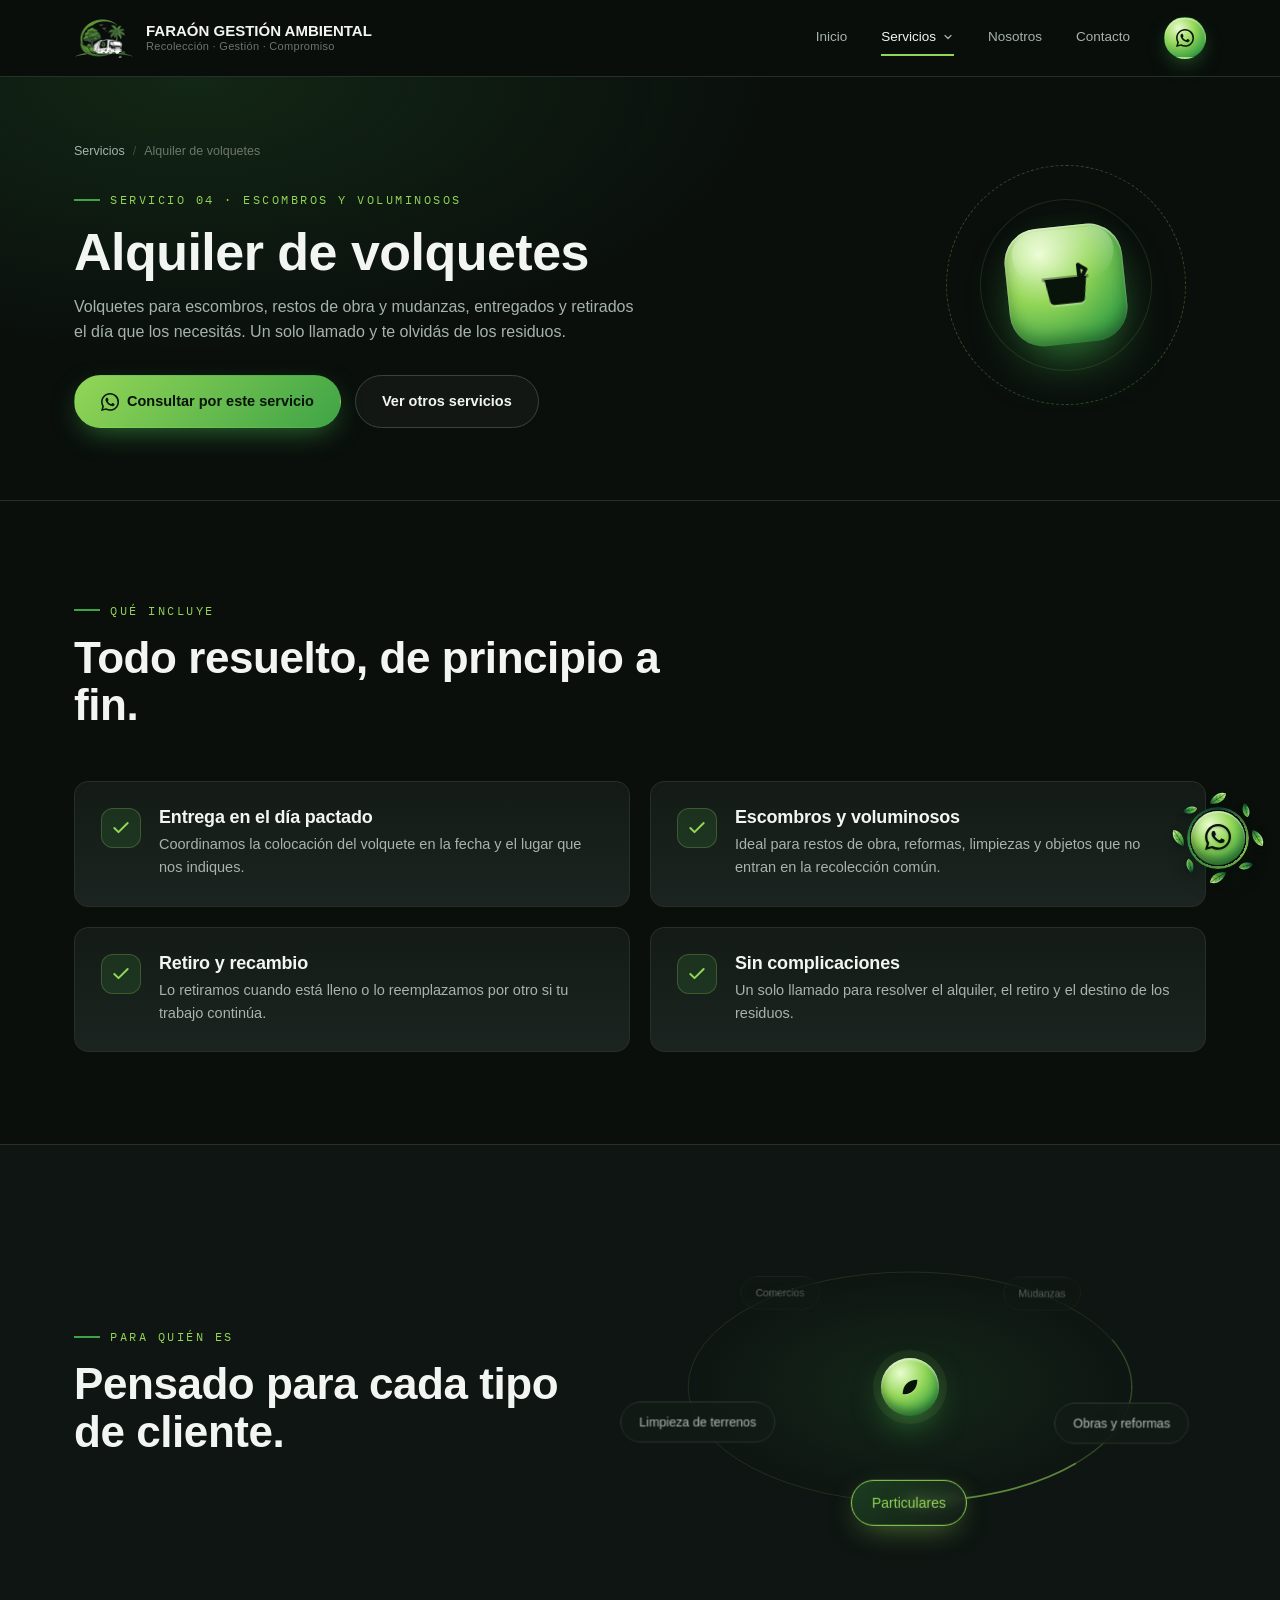
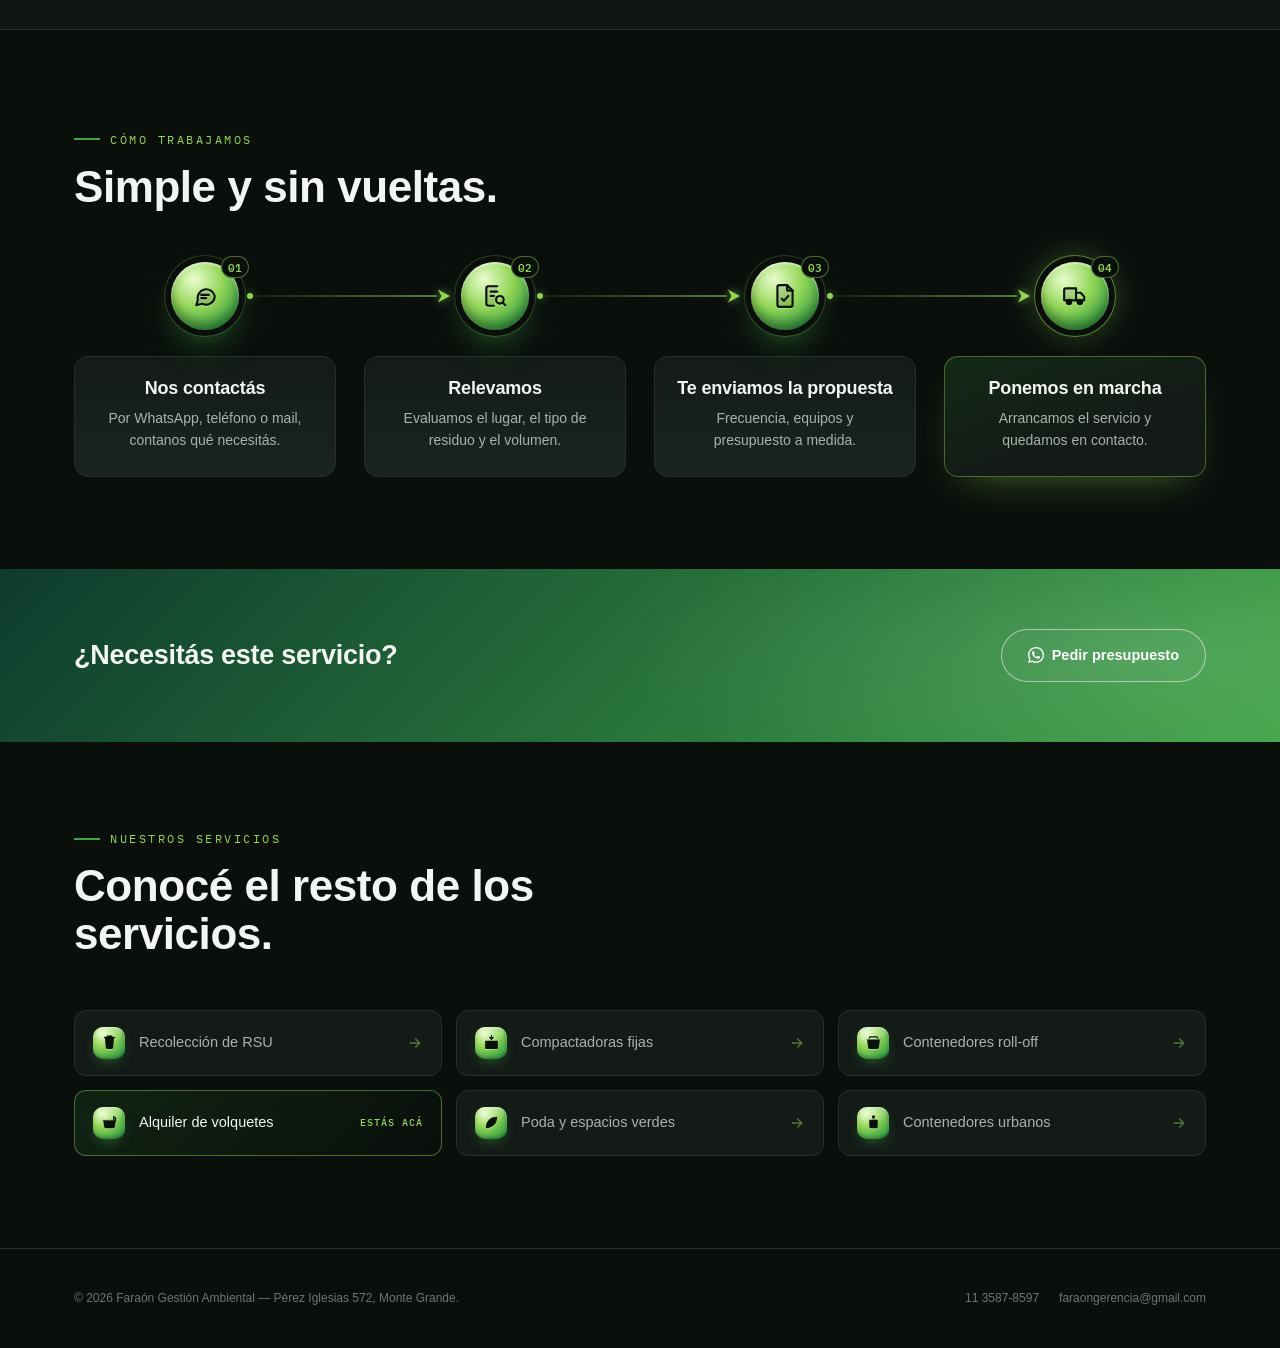
==== alquiler-volquetes.html @ 59bd4908 "Mejora la linea de tiempo de "Como trabajamos": los nodos quedan centrados sobre cada tarjeta (y el " ====
<!doctype html>
<html lang="es">
<head>
<meta charset="UTF-8" />
<meta name="viewport" content="width=device-width, initial-scale=1.0" />
<title>Alquiler de volquetes — Faraón Gestión Ambiental</title>
<meta name="description" content="Volquetes para escombros, restos de obra y mudanzas, entregados y retirados el día que los necesitás. Un solo llamado y te olvidás de los residuos." />
<link rel="icon" type="image/png" href="assets/logo-icon.png" />
<link rel="preconnect" href="https://fonts.googleapis.com" />
<link rel="preconnect" href="https://fonts.gstatic.com" crossorigin />
<link rel="stylesheet" href="https://api.fontshare.com/v2/css?f[]=clash-display@500,600,700&f[]=general-sans@400,500,600,700&display=swap" />
<link href="https://fonts.googleapis.com/css2?family=IBM+Plex+Mono:wght@500;600&display=swap" rel="stylesheet" />
<link rel="stylesheet" href="css/style.css?v=24" />
</head>
<body>

<header class="site-header">
  <div class="container">
    <a href="index.html" class="brand">
      <img src="assets/logo-icon.png" alt="Faraón Gestión Ambiental" />
      <span class="brand-text">FARAÓN GESTIÓN AMBIENTAL<small>Recolección · Gestión · Compromiso</small></span>
    </a>
    <nav class="main-nav">
      <a href="index.html">Inicio</a>
      <a href="servicios.html" class="active">Servicios</a>
      <a href="nosotros.html">Nosotros</a>
      <a href="contacto.html">Contacto</a>
      <a href="https://wa.me/5491135878597" class="btn btn-primary nav-whatsapp" target="_blank" rel="noopener" aria-label="WhatsApp"><svg width="18" height="18" viewBox="0 0 24 24" fill="currentColor"><path d="M17.472 14.382c-.297-.149-1.758-.867-2.03-.967-.273-.099-.471-.148-.67.15-.197.297-.767.966-.94 1.164-.173.199-.347.223-.644.075-.297-.15-1.255-.463-2.39-1.475-.883-.788-1.48-1.761-1.653-2.059-.173-.297-.018-.458.13-.606.134-.133.298-.347.446-.52.149-.174.198-.298.298-.497.099-.198.05-.371-.025-.52-.075-.149-.669-1.612-.916-2.207-.242-.579-.487-.5-.669-.51-.173-.008-.371-.01-.57-.01-.198 0-.52.074-.792.372-.272.297-1.04 1.016-1.04 2.479 0 1.462 1.065 2.875 1.213 3.074.149.198 2.096 3.2 5.077 4.487.709.306 1.262.489 1.694.625.712.227 1.36.195 1.871.118.571-.085 1.758-.719 2.006-1.413.248-.694.248-1.289.173-1.413-.074-.124-.272-.198-.57-.347m-5.421 7.403h-.004a9.87 9.87 0 0 1-5.031-1.378l-.361-.214-3.741.982.998-3.648-.235-.374a9.86 9.86 0 0 1-1.51-5.26c.001-5.45 4.436-9.884 9.888-9.884 2.64 0 5.122 1.03 6.988 2.898a9.825 9.825 0 0 1 2.893 6.994c-.003 5.45-4.437 9.884-9.885 9.884M20.52 3.449C18.24 1.245 15.24 0 12.045 0 5.463 0 .102 5.36.1 11.943c0 2.105.549 4.16 1.595 5.976L0 24l6.335-1.652c1.746.943 3.706 1.444 5.71 1.444h.005c6.585 0 11.946-5.36 11.949-11.944 0-3.19-1.24-6.19-3.502-8.4"/></svg></a>
    </nav>
    <button class="nav-toggle" aria-label="Abrir menú">
      <svg width="20" height="20" viewBox="0 0 24 24" fill="none" stroke="currentColor" stroke-width="1.8" stroke-linecap="round"><line x1="3" y1="6" x2="21" y2="6"/><line x1="3" y1="12" x2="21" y2="12"/><line x1="3" y1="18" x2="21" y2="18"/></svg>
    </button>
  </div>
</header>

<section class="page-hero svc-hero">
  <div class="container svc-hero-grid">
    <div>
      <nav class="breadcrumb" aria-label="Ubicación"><a href="servicios.html">Servicios</a><span>/</span>Alquiler de volquetes</nav>
      <div class="eyebrow">Servicio 04 · Escombros y voluminosos</div>
      <h1>Alquiler de volquetes</h1>
      <p>Volquetes para escombros, restos de obra y mudanzas, entregados y retirados el día que los necesitás. Un solo llamado y te olvidás de los residuos.</p>
      <div class="hero-actions">
        <a href="https://wa.me/5491135878597?text=Hola%21%20Quiero%20consultar%20por%20el%20servicio%20de%20alquiler%20de%20volquetes." class="btn btn-primary" target="_blank" rel="noopener"><svg width="18" height="18" viewBox="0 0 24 24" fill="currentColor"><path d="M17.472 14.382c-.297-.149-1.758-.867-2.03-.967-.273-.099-.471-.148-.67.15-.197.297-.767.966-.94 1.164-.173.199-.347.223-.644.075-.297-.15-1.255-.463-2.39-1.475-.883-.788-1.48-1.761-1.653-2.059-.173-.297-.018-.458.13-.606.134-.133.298-.347.446-.52.149-.174.198-.298.298-.497.099-.198.05-.371-.025-.52-.075-.149-.669-1.612-.916-2.207-.242-.579-.487-.5-.669-.51-.173-.008-.371-.01-.57-.01-.198 0-.52.074-.792.372-.272.297-1.04 1.016-1.04 2.479 0 1.462 1.065 2.875 1.213 3.074.149.198 2.096 3.2 5.077 4.487.709.306 1.262.489 1.694.625.712.227 1.36.195 1.871.118.571-.085 1.758-.719 2.006-1.413.248-.694.248-1.289.173-1.413-.074-.124-.272-.198-.57-.347m-5.421 7.403h-.004a9.87 9.87 0 0 1-5.031-1.378l-.361-.214-3.741.982.998-3.648-.235-.374a9.86 9.86 0 0 1-1.51-5.26c.001-5.45 4.436-9.884 9.888-9.884 2.64 0 5.122 1.03 6.988 2.898a9.825 9.825 0 0 1 2.893 6.994c-.003 5.45-4.437 9.884-9.885 9.884M20.52 3.449C18.24 1.245 15.24 0 12.045 0 5.463 0 .102 5.36.1 11.943c0 2.105.549 4.16 1.595 5.976L0 24l6.335-1.652c1.746.943 3.706 1.444 5.71 1.444h.005c6.585 0 11.946-5.36 11.949-11.944 0-3.19-1.24-6.19-3.502-8.4"/></svg> Consultar por este servicio</a>
        <a href="#otros-servicios" class="btn btn-ghost">Ver otros servicios</a>
      </div>
    </div>
    <div class="svc-hero-art" aria-hidden="true">
      <span class="svc-hero-ring"></span><span class="svc-hero-ring r2"></span>
      <span class="svc-hero-badge"><svg width="56" height="56" viewBox="0 0 24 24" fill="currentColor"><path d="M3 9h18l-1.5 9.4A2 2 0 0 1 17.5 20h-11a2 2 0 0 1-2-1.6L3 9Z"/><path d="M2 9h20" stroke="rgba(8,19,10,.4)" stroke-width="1.6"/><path d="M18 4l3 2.2-1.6 2.4" fill="none" stroke="currentColor" stroke-width="1.7" stroke-linecap="round" stroke-linejoin="round"/><path d="M18 4v4.4" stroke="currentColor" stroke-width="1.7" stroke-linecap="round"/></svg></span>
    </div>
  </div>
</section>

<section>
  <div class="container">
    <div class="section-head reveal">
      <div class="eyebrow">Qué incluye</div>
      <h2>Todo resuelto, de principio a fin.</h2>
    </div>
    <div class="svc-features">
        <div class="svc-feature reveal"><span class="svc-feature-check"><svg width="20" height="20" viewBox="0 0 24 24" fill="none" stroke="currentColor" stroke-width="2.4" stroke-linecap="round" stroke-linejoin="round"><polyline points="20 6 9 17 4 12"/></svg></span><div><h3>Entrega en el día pactado</h3><p>Coordinamos la colocación del volquete en la fecha y el lugar que nos indiques.</p></div></div>
        <div class="svc-feature reveal"><span class="svc-feature-check"><svg width="20" height="20" viewBox="0 0 24 24" fill="none" stroke="currentColor" stroke-width="2.4" stroke-linecap="round" stroke-linejoin="round"><polyline points="20 6 9 17 4 12"/></svg></span><div><h3>Escombros y voluminosos</h3><p>Ideal para restos de obra, reformas, limpiezas y objetos que no entran en la recolección común.</p></div></div>
        <div class="svc-feature reveal"><span class="svc-feature-check"><svg width="20" height="20" viewBox="0 0 24 24" fill="none" stroke="currentColor" stroke-width="2.4" stroke-linecap="round" stroke-linejoin="round"><polyline points="20 6 9 17 4 12"/></svg></span><div><h3>Retiro y recambio</h3><p>Lo retiramos cuando está lleno o lo reemplazamos por otro si tu trabajo continúa.</p></div></div>
        <div class="svc-feature reveal"><span class="svc-feature-check"><svg width="20" height="20" viewBox="0 0 24 24" fill="none" stroke="currentColor" stroke-width="2.4" stroke-linecap="round" stroke-linejoin="round"><polyline points="20 6 9 17 4 12"/></svg></span><div><h3>Sin complicaciones</h3><p>Un solo llamado para resolver el alquiler, el retiro y el destino de los residuos.</p></div></div>
    </div>
  </div>
</section>

<section class="alt">
  <div class="container svc-audience reveal">
    <div>
      <div class="eyebrow">Para quién es</div>
      <h2>Pensado para cada tipo de cliente.</h2>
    </div>
    <div class="svc-tags"><span class="svc-tag">Particulares</span><span class="svc-tag">Obras y reformas</span><span class="svc-tag">Mudanzas</span><span class="svc-tag">Comercios</span><span class="svc-tag">Limpieza de terrenos</span></div>
  </div>
</section>

<section>
  <div class="container">
    <div class="section-head reveal">
      <div class="eyebrow">Cómo trabajamos</div>
      <h2>Simple y sin vueltas.</h2>
    </div>
    <div class="svc-steps">
        <div class="svc-step reveal"><span class="step-link" aria-hidden="true"><span class="step-flow"></span><svg class="step-arrow" width="14" height="16" viewBox="0 0 14 16"><path d="M1 1.5 13 8 1 14.5 4.4 8Z"/></svg></span><div class="step-node"><span class="step-icon"><svg width="26" height="26" viewBox="0 0 24 24" fill="none" stroke="currentColor" stroke-width="2" stroke-linecap="round" stroke-linejoin="round"><path d="M21 12a8 8 0 0 1-11.6 7.1L4 20.5l1.4-4.9A8 8 0 1 1 21 12Z" fill="rgba(8,19,10,.12)"/><path d="M8.5 11h7M8.5 14h4.5"/></svg></span><span class="step-num">01</span></div><div class="step-body"><h3>Nos contactás</h3><p>Por WhatsApp, teléfono o mail, contanos qué necesitás.</p></div></div>
        <div class="svc-step reveal"><span class="step-link" aria-hidden="true"><span class="step-flow"></span><svg class="step-arrow" width="14" height="16" viewBox="0 0 14 16"><path d="M1 1.5 13 8 1 14.5 4.4 8Z"/></svg></span><div class="step-node"><span class="step-icon"><svg width="26" height="26" viewBox="0 0 24 24" fill="none" stroke="currentColor" stroke-width="2" stroke-linecap="round" stroke-linejoin="round"><path d="M14 3H6a2 2 0 0 0-2 2v14a2 2 0 0 0 2 2h5" fill="rgba(8,19,10,.12)"/><path d="M8 8h6M8 12h3"/><circle cx="16.5" cy="15.5" r="3.5"/><path d="m19 18 2.5 2.5"/></svg></span><span class="step-num">02</span></div><div class="step-body"><h3>Relevamos</h3><p>Evaluamos el lugar, el tipo de residuo y el volumen.</p></div></div>
        <div class="svc-step reveal"><span class="step-link" aria-hidden="true"><span class="step-flow"></span><svg class="step-arrow" width="14" height="16" viewBox="0 0 14 16"><path d="M1 1.5 13 8 1 14.5 4.4 8Z"/></svg></span><div class="step-node"><span class="step-icon"><svg width="26" height="26" viewBox="0 0 24 24" fill="none" stroke="currentColor" stroke-width="2" stroke-linecap="round" stroke-linejoin="round"><path d="M14 2H7a2 2 0 0 0-2 2v16a2 2 0 0 0 2 2h10a2 2 0 0 0 2-2V7Z" fill="rgba(8,19,10,.12)"/><path d="M14 2v5h5"/><path d="m9 14.5 2 2 4-4.5"/></svg></span><span class="step-num">03</span></div><div class="step-body"><h3>Te enviamos la propuesta</h3><p>Frecuencia, equipos y presupuesto a medida.</p></div></div>
        <div class="svc-step reveal is-final"><div class="step-node"><span class="step-icon"><svg width="26" height="26" viewBox="0 0 24 24" fill="none" stroke="currentColor" stroke-width="2" stroke-linecap="round" stroke-linejoin="round"><path d="M2 6.5A1.5 1.5 0 0 1 3.5 5H13v11H2Z" fill="rgba(8,19,10,.12)"/><path d="M13 9h4.2l3.3 3.6V16H13"/><circle cx="6.5" cy="17.5" r="2" fill="currentColor"/><circle cx="16.5" cy="17.5" r="2" fill="currentColor"/></svg></span><span class="step-num">04</span></div><div class="step-body"><h3>Ponemos en marcha</h3><p>Arrancamos el servicio y quedamos en contacto.</p></div></div>
    </div>
  </div>
</section>

<section class="cta-strip">
  <div class="container reveal">
    <h2>¿Necesitás este servicio?</h2>
    <a href="https://wa.me/5491135878597?text=Hola%21%20Quiero%20consultar%20por%20el%20servicio%20de%20alquiler%20de%20volquetes." class="btn btn-ghost" target="_blank" rel="noopener"><svg width="16" height="16" viewBox="0 0 24 24" fill="currentColor"><path d="M17.472 14.382c-.297-.149-1.758-.867-2.03-.967-.273-.099-.471-.148-.67.15-.197.297-.767.966-.94 1.164-.173.199-.347.223-.644.075-.297-.15-1.255-.463-2.39-1.475-.883-.788-1.48-1.761-1.653-2.059-.173-.297-.018-.458.13-.606.134-.133.298-.347.446-.52.149-.174.198-.298.298-.497.099-.198.05-.371-.025-.52-.075-.149-.669-1.612-.916-2.207-.242-.579-.487-.5-.669-.51-.173-.008-.371-.01-.57-.01-.198 0-.52.074-.792.372-.272.297-1.04 1.016-1.04 2.479 0 1.462 1.065 2.875 1.213 3.074.149.198 2.096 3.2 5.077 4.487.709.306 1.262.489 1.694.625.712.227 1.36.195 1.871.118.571-.085 1.758-.719 2.006-1.413.248-.694.248-1.289.173-1.413-.074-.124-.272-.198-.57-.347m-5.421 7.403h-.004a9.87 9.87 0 0 1-5.031-1.378l-.361-.214-3.741.982.998-3.648-.235-.374a9.86 9.86 0 0 1-1.51-5.26c.001-5.45 4.436-9.884 9.888-9.884 2.64 0 5.122 1.03 6.988 2.898a9.825 9.825 0 0 1 2.893 6.994c-.003 5.45-4.437 9.884-9.885 9.884M20.52 3.449C18.24 1.245 15.24 0 12.045 0 5.463 0 .102 5.36.1 11.943c0 2.105.549 4.16 1.595 5.976L0 24l6.335-1.652c1.746.943 3.706 1.444 5.71 1.444h.005c6.585 0 11.946-5.36 11.949-11.944 0-3.19-1.24-6.19-3.502-8.4"/></svg> Pedir presupuesto</a>
  </div>
</section>

<section id="otros-servicios" class="svc-others">
  <div class="container">
    <div class="section-head reveal">
      <div class="eyebrow">Nuestros servicios</div>
      <h2>Conocé el resto de los servicios.</h2>
    </div>
    <div class="svc-tiles reveal">
        <a href="recoleccion-rsu.html" class="svc-tile"><span class="dd-icon"><svg width="17" height="17" viewBox="0 0 24 24" fill="currentColor"><path d="M9 2h6a1 1 0 0 1 1 1v1h3a1 1 0 1 1 0 2h-.6l-1.1 13.2A2 2 0 0 1 15.3 21H8.7a2 2 0 0 1-2-1.8L5.6 6H5a1 1 0 1 1 0-2h3V3a1 1 0 0 1 1-1Z"/><path d="M9 9v9M12 9v9M15 9v9" stroke="rgba(8,19,10,.35)" stroke-width="1.4" stroke-linecap="round"/></svg></span><span class="svc-tile-title">Recolección de RSU</span><span class="svc-tile-arrow"><svg width="16" height="16" viewBox="0 0 24 24" fill="none" stroke="currentColor" stroke-width="2" stroke-linecap="round" stroke-linejoin="round"><line x1="5" y1="12" x2="19" y2="12"/><polyline points="13 6 19 12 13 18"/></svg></span></a>
        <a href="compactadoras-fijas.html" class="svc-tile"><span class="dd-icon"><svg width="17" height="17" viewBox="0 0 24 24" fill="currentColor"><path d="M4 9.5h16a1 1 0 0 1 1 1V20a1 1 0 0 1-1 1H4a1 1 0 0 1-1-1v-9.5a1 1 0 0 1 1-1Z"/><rect x="5.5" y="11.5" width="13" height="2.4" rx=".7" fill="rgba(8,19,10,.45)"/><path d="M7 17.2h10M7 19h10" stroke="rgba(8,19,10,.3)" stroke-width="1.2" stroke-linecap="round"/><path d="M12 2v5.2M9.4 4.8 12 7.4l2.6-2.6" fill="none" stroke="currentColor" stroke-width="1.8" stroke-linecap="round" stroke-linejoin="round"/></svg></span><span class="svc-tile-title">Compactadoras fijas</span><span class="svc-tile-arrow"><svg width="16" height="16" viewBox="0 0 24 24" fill="none" stroke="currentColor" stroke-width="2" stroke-linecap="round" stroke-linejoin="round"><line x1="5" y1="12" x2="19" y2="12"/><polyline points="13 6 19 12 13 18"/></svg></span></a>
        <a href="contenedores-roll-off.html" class="svc-tile"><span class="dd-icon"><svg width="17" height="17" viewBox="0 0 24 24" fill="currentColor"><path d="M3 8h18l-1.4 11.2A2 2 0 0 1 17.6 21H6.4a2 2 0 0 1-2-1.8L3 8Z"/><path d="M2 8h20" stroke="rgba(8,19,10,.4)" stroke-width="1.6"/><path d="M6 6l1-2h10l1 2" fill="none" stroke="currentColor" stroke-width="1.6" stroke-linecap="round" stroke-linejoin="round"/></svg></span><span class="svc-tile-title">Contenedores roll-off</span><span class="svc-tile-arrow"><svg width="16" height="16" viewBox="0 0 24 24" fill="none" stroke="currentColor" stroke-width="2" stroke-linecap="round" stroke-linejoin="round"><line x1="5" y1="12" x2="19" y2="12"/><polyline points="13 6 19 12 13 18"/></svg></span></a>
        <span class="svc-tile current" aria-current="page"><span class="dd-icon"><svg width="17" height="17" viewBox="0 0 24 24" fill="currentColor"><path d="M3 9h18l-1.5 9.4A2 2 0 0 1 17.5 20h-11a2 2 0 0 1-2-1.6L3 9Z"/><path d="M2 9h20" stroke="rgba(8,19,10,.4)" stroke-width="1.6"/><path d="M18 4l3 2.2-1.6 2.4" fill="none" stroke="currentColor" stroke-width="1.7" stroke-linecap="round" stroke-linejoin="round"/><path d="M18 4v4.4" stroke="currentColor" stroke-width="1.7" stroke-linecap="round"/></svg></span><span class="svc-tile-title">Alquiler de volquetes</span><span class="svc-tile-here">Estás acá</span></span>
        <a href="poda-espacios-verdes.html" class="svc-tile"><span class="dd-icon"><svg width="17" height="17" viewBox="0 0 24 24" fill="currentColor"><path d="M20 4C10 4 4 10 4 20c10 0 16-6 16-16Z"/><path d="M7 17 17 7" stroke="rgba(8,19,10,.35)" stroke-width="1.4" stroke-linecap="round" fill="none"/></svg></span><span class="svc-tile-title">Poda y espacios verdes</span><span class="svc-tile-arrow"><svg width="16" height="16" viewBox="0 0 24 24" fill="none" stroke="currentColor" stroke-width="2" stroke-linecap="round" stroke-linejoin="round"><line x1="5" y1="12" x2="19" y2="12"/><polyline points="13 6 19 12 13 18"/></svg></span></a>
        <a href="contenedores-urbanos.html" class="svc-tile"><span class="dd-icon"><svg width="17" height="17" viewBox="0 0 24 24" fill="currentColor"><rect x="10" y="2" width="4" height="4" rx="1"/><rect x="10" y="5" width="4" height="12" rx="1" fill="rgba(8,19,10,.25)"/><path d="M6 9a1 1 0 0 1 1-1h10a1 1 0 0 1 1 1v9a2 2 0 0 1-2 2H8a2 2 0 0 1-2-2Z"/><path d="M9 12v6M12 12v6M15 12v6" stroke="rgba(8,19,10,.35)" stroke-width="1.3" stroke-linecap="round"/></svg></span><span class="svc-tile-title">Contenedores urbanos</span><span class="svc-tile-arrow"><svg width="16" height="16" viewBox="0 0 24 24" fill="none" stroke="currentColor" stroke-width="2" stroke-linecap="round" stroke-linejoin="round"><line x1="5" y1="12" x2="19" y2="12"/><polyline points="13 6 19 12 13 18"/></svg></span></a>
    </div>
  </div>
</section>

<footer>
  <div class="container">
    <p>&copy; 2026 Faraón Gestión Ambiental — Pérez Iglesias 572, Monte Grande.</p>
    <div class="footer-links">
      <a href="tel:+541135878597">11 3587-8597</a>
      <a href="mailto:faraongerencia@gmail.com">faraongerencia@gmail.com</a>
    </div>
  </div>
</footer>

<script src="js/main.js?v=18"></script>
</body>
</html>
---- css/style.css ----
/* ============================================================
   Faraón Gestión Ambiental — sistema de diseño
   ============================================================ */

:root {
  --bg: #0a0f0c;
  --bg-alt: #0e1512;
  --surface: #141b17;
  --surface-2: #1b2420;
  --border: #263029;
  --border-strong: #38453c;
  --text: #f2f5f1;
  --text-dim: #a7b3ac;
  --text-faint: #6d766f;
  --accent: #3fa446;
  --accent-light: #93d657;
  --accent-dark: #0e3b2e;
  --accent-soft: rgba(63, 164, 70, 0.16);
  --glow: rgba(147, 214, 87, 0.5);

  --font-display: "Clash Display", "Montserrat", "Segoe UI", sans-serif;
  --font-body: "General Sans", "Open Sans", "Segoe UI", sans-serif;
  --font-mono: "IBM Plex Mono", ui-monospace, monospace;

  --container: 1180px;
  --radius: 14px;
  --ease-out: cubic-bezier(0.16, 1, 0.3, 1);
}

* {
  box-sizing: border-box;
}
html {
  scroll-behavior: smooth;
}
body {
  margin: 0;
  background: var(--bg);
  color: var(--text);
  font-family: var(--font-body);
  line-height: 1.6;
  -webkit-font-smoothing: antialiased;
  overflow-x: clip;
}
img {
  max-width: 100%;
  display: block;
}
a {
  color: inherit;
  text-decoration: none;
}
.container {
  max-width: var(--container);
  margin: 0 auto;
  padding: 0 24px;
  position: relative;
}
h1, h2, h3, h4 {
  font-family: var(--font-display);
  font-weight: 600;
  letter-spacing: -0.01em;
  margin: 0;
  line-height: 1.08;
}
h2 {
  font-size: clamp(30px, 4.4vw, 44px);
  text-transform: none;
}
h3 {
  font-size: 20px;
  text-transform: none;
}
p {
  color: var(--text-dim);
  margin: 0;
}
.eyebrow {
  font-family: var(--font-mono);
  font-size: 12px;
  letter-spacing: 2.5px;
  text-transform: uppercase;
  color: var(--accent-light);
  display: inline-flex;
  align-items: center;
  gap: 10px;
  margin-bottom: 14px;
}
.eyebrow::before {
  content: "";
  width: 26px;
  height: 2px;
  background: var(--accent);
}
.pill-badge {
  display: inline-flex;
  align-items: center;
  gap: 9px;
  padding: 8px 16px 8px 10px;
  border-radius: 100px;
  background: rgba(255, 255, 255, 0.05);
  border: 1px solid var(--border-strong);
  backdrop-filter: blur(6px);
  font-size: 12.5px;
  font-weight: 500;
  color: var(--text-dim);
  margin-bottom: 26px;
  position: relative;
  overflow: hidden;
  isolation: isolate;
  border-color: rgba(147, 214, 87, 0.28);
  box-shadow: 0 0 0 1px rgba(147, 214, 87, 0.04), 0 6px 22px -10px rgba(147, 214, 87, 0.45);
}
/* Brillo que recorre el cartel cada tanto */
.pill-badge::after {
  content: "";
  position: absolute;
  inset: 0;
  z-index: -1;
  background: linear-gradient(105deg, transparent 35%, rgba(147, 214, 87, 0.16) 50%, transparent 65%);
  transform: translateX(-120%);
  animation: pillSheen 5s ease-in-out 1.4s infinite;
}
/* Punto "En vivo": núcleo que late + dos ondas tipo radar */
.pill-badge .dot {
  position: relative;
  width: 8px;
  height: 8px;
  margin: 0 3px 0 4px;
  border-radius: 50%;
  background: radial-gradient(circle at 35% 30%, #effcd9, var(--accent-light) 55%, var(--accent) 100%);
  box-shadow: 0 0 8px 2px var(--glow);
  flex-shrink: 0;
  animation: liveBeat 2s ease-in-out infinite;
}
.pill-badge .dot::before,
.pill-badge .dot::after {
  content: "";
  position: absolute;
  inset: 0;
  border-radius: 50%;
  border: 1.5px solid var(--accent-light);
  animation: livePing 2s cubic-bezier(0, 0, 0.2, 1) infinite;
}
.pill-badge .dot::after {
  animation-delay: 1s;
}
@keyframes liveBeat {
  0%, 100% { transform: scale(1); box-shadow: 0 0 6px 1px var(--glow); opacity: 1; }
  50% { transform: scale(0.82); box-shadow: 0 0 14px 4px var(--glow); opacity: 0.75; }
}
@keyframes livePing {
  0% { transform: scale(1); opacity: 0.85; }
  100% { transform: scale(3.2); opacity: 0; }
}
@keyframes pillSheen {
  0% { transform: translateX(-120%); }
  45%, 100% { transform: translateX(120%); }
}
@media (prefers-reduced-motion: reduce) {
  .pill-badge::after,
  .pill-badge .dot,
  .pill-badge .dot::before,
  .pill-badge .dot::after {
    animation: none;
  }
}

/* ---- Botones ---- */
.btn {
  display: inline-flex;
  align-items: center;
  gap: 8px;
  padding: 14px 26px;
  border-radius: 100px;
  font-family: var(--font-display);
  font-weight: 600;
  font-size: 14.5px;
  letter-spacing: 0;
  text-transform: none;
  border: 1px solid transparent;
  cursor: pointer;
  transition: transform 0.2s var(--ease-out), filter 0.2s ease, background 0.2s ease, border-color 0.2s ease, box-shadow 0.2s ease;
}
.btn:active {
  transform: scale(0.96);
}
.btn-primary {
  background: linear-gradient(135deg, var(--accent-light), var(--accent));
  color: #08130a;
  box-shadow: 0 10px 28px -8px rgba(63, 164, 70, 0.65);
}
.btn-primary:hover {
  filter: brightness(1.08);
  transform: translateY(-2px);
  box-shadow: 0 14px 32px -8px rgba(63, 164, 70, 0.8);
}
.btn-ghost {
  background: rgba(255, 255, 255, 0.03);
  border-color: var(--border-strong);
  color: var(--text);
}
.btn-ghost:hover {
  border-color: var(--accent-light);
  color: var(--accent-light);
  transform: translateY(-2px);
}

/* ---- Header ---- */
.site-header {
  position: sticky;
  top: 0;
  z-index: 50;
  background: rgba(10, 15, 12, 0.78);
  backdrop-filter: blur(14px);
  border-bottom: 1px solid var(--border);
}
.site-header .container {
  display: flex;
  align-items: center;
  justify-content: space-between;
  height: 76px;
}
.brand {
  display: flex;
  align-items: center;
  gap: 12px;
}
.brand img {
  width: 60px;
  height: 60px;
}
.brand-text {
  font-family: var(--font-display);
  font-size: 15px;
  font-weight: 600;
  letter-spacing: 0;
  line-height: 1.2;
}
.brand-text small {
  display: block;
  font-family: var(--font-body);
  text-transform: none;
  font-size: 11px;
  color: var(--text-faint);
  letter-spacing: 0.3px;
  font-weight: 400;
}
.main-nav {
  display: flex;
  align-items: center;
  gap: 34px;
}
.main-nav a {
  font-size: 13.5px;
  font-weight: 500;
  text-transform: none;
  letter-spacing: 0;
  color: var(--text-dim);
  padding: 6px 0;
  border-bottom: 2px solid transparent;
  transition: color 0.15s ease, border-color 0.15s ease;
}
.main-nav a:hover,
.main-nav a.active {
  color: var(--text);
  border-color: var(--accent-light);
}
.main-nav a.nav-whatsapp {
  width: 42px;
  height: 42px;
  padding: 0;
  border-radius: 50%;
  display: inline-flex;
  align-items: center;
  justify-content: center;
  background: radial-gradient(circle at 34% 26%, #e9fccd, var(--accent-light) 42%, var(--accent) 76%, var(--accent-dark) 100%);
  color: #08130a;
  box-shadow: 0 8px 20px -6px rgba(63, 164, 70, 0.6), inset 0 1px 1px rgba(255, 255, 255, 0.5);
  transition: transform 0.2s var(--ease-out), box-shadow 0.2s ease;
}
.main-nav a.nav-whatsapp:hover {
  color: #08130a;
  border-color: transparent;
  transform: translateY(-2px) scale(1.06);
  box-shadow: 0 12px 26px -6px rgba(63, 164, 70, 0.75), inset 0 1px 1px rgba(255, 255, 255, 0.55);
}

/* ---- Desplegable de Servicios ---- */
.nav-dropdown {
  position: relative;
}
.nav-dropdown-toggle {
  display: inline-flex;
  align-items: center;
  gap: 6px;
  background: none;
  border: none;
  border-bottom: 2px solid transparent;
  padding: 6px 0;
  font: inherit;
  font-size: 13.5px;
  font-weight: 500;
  color: var(--text-dim);
  cursor: pointer;
  transition: color 0.15s ease, border-color 0.15s ease;
}
.nav-dropdown-toggle:hover,
.nav-dropdown-toggle.active,
.nav-dropdown.open .nav-dropdown-toggle {
  color: var(--text);
}
.nav-dropdown-toggle.active {
  border-color: var(--accent-light);
}
.nav-dropdown-toggle .chev {
  transition: transform 0.35s var(--ease-out);
  opacity: 0.7;
}
.nav-dropdown.open .chev {
  transform: rotate(180deg);
  opacity: 1;
  color: var(--accent-light);
}
.nav-dropdown-panel {
  position: absolute;
  top: calc(100% + 18px);
  left: 50%;
  width: 330px;
  transform: translate(-50%, -10px) scale(0.97);
  transform-origin: top center;
  opacity: 0;
  visibility: hidden;
  pointer-events: none;
  transition: opacity 0.25s ease, transform 0.4s var(--ease-out), visibility 0s linear 0.4s;
  z-index: 70;
}
.nav-dropdown.open .nav-dropdown-panel {
  opacity: 1;
  visibility: visible;
  pointer-events: auto;
  transform: translate(-50%, 0) scale(1);
  transition: opacity 0.25s ease, transform 0.4s var(--ease-out), visibility 0s;
}
/* Flechita que conecta el panel con "Servicios" */
.nav-dropdown-panel::before {
  content: "";
  position: absolute;
  top: -6px;
  left: 50%;
  width: 12px;
  height: 12px;
  background: #121a15;
  border-left: 1px solid var(--border-strong);
  border-top: 1px solid var(--border-strong);
  transform: translateX(-50%) rotate(45deg);
}
.nav-dropdown-inner {
  position: relative;
  padding: 10px;
  border-radius: var(--radius);
  background: linear-gradient(180deg, rgba(20, 29, 23, 0.97), rgba(12, 18, 14, 0.97));
  border: 1px solid var(--border-strong);
  box-shadow: 0 24px 60px -18px rgba(0, 0, 0, 0.8), 0 0 0 1px rgba(147, 214, 87, 0.04),
    inset 0 1px 0 rgba(255, 255, 255, 0.04);
  backdrop-filter: blur(16px);
  overflow: hidden;
}
/* Línea de brillo verde arriba */
.nav-dropdown-inner::before {
  content: "";
  position: absolute;
  top: 0;
  left: 18%;
  right: 18%;
  height: 1px;
  background: linear-gradient(90deg, transparent, var(--accent-light), transparent);
  opacity: 0.7;
}
.nav-dropdown-label {
  font-family: var(--font-mono);
  font-size: 10.5px;
  letter-spacing: 1.4px;
  text-transform: uppercase;
  color: var(--text-faint);
  padding: 8px 12px 10px;
}
.main-nav .nav-dropdown-inner a {
  position: relative;
  display: flex;
  align-items: center;
  gap: 12px;
  padding: 8px 12px 8px 8px;
  border: none;
  border-radius: 10px;
  color: var(--text-dim);
  font-size: 14px;
  opacity: 0;
  transform: translateY(-6px);
  transition: background 0.2s ease, color 0.2s ease, opacity 0.3s ease, transform 0.4s var(--ease-out);
}
.nav-dropdown.open .nav-dropdown-inner a {
  opacity: 1;
  transform: none;
  transition-delay: 0s, 0s, calc(0.06s + var(--d) * 0.04s), calc(0.06s + var(--d) * 0.04s);
}
/* Mini badge glossy con el ícono de cada servicio */
.dd-icon {
  position: relative;
  width: 32px;
  height: 32px;
  flex-shrink: 0;
  border-radius: 10px;
  display: flex;
  align-items: center;
  justify-content: center;
  color: #08130a;
  background: radial-gradient(circle at 30% 22%, #e9fccd, var(--accent-light) 40%, var(--accent) 78%, var(--accent-dark) 120%);
  box-shadow: 0 6px 14px -6px rgba(63, 164, 70, 0.7), inset 0 1px 1px rgba(255, 255, 255, 0.55),
    inset 0 -2px 3px rgba(8, 19, 10, 0.25);
  transition: transform 0.35s var(--ease-out), box-shadow 0.25s ease;
}
/* Reflejo superior tipo vidrio */
.dd-icon::after {
  content: "";
  position: absolute;
  inset: 1px 3px auto;
  height: 45%;
  border-radius: 9px 9px 12px 12px;
  background: linear-gradient(180deg, rgba(255, 255, 255, 0.35), rgba(255, 255, 255, 0));
  pointer-events: none;
}
.dd-icon svg {
  position: relative;
  z-index: 1;
  filter: drop-shadow(0 1px 0 rgba(255, 255, 255, 0.3));
}
.nav-dropdown-inner a:hover .dd-icon,
.nav-dropdown-inner a:focus-visible .dd-icon {
  transform: rotate(-8deg) scale(1.08);
  box-shadow: 0 8px 18px -6px rgba(147, 214, 87, 0.85), inset 0 1px 1px rgba(255, 255, 255, 0.6),
    inset 0 -2px 3px rgba(8, 19, 10, 0.25);
}
.dd-title {
  flex: 1;
}
.dd-num {
  font-family: var(--font-mono);
  font-size: 10.5px;
  font-weight: 600;
  color: var(--text-faint);
  transition: opacity 0.2s ease, transform 0.25s var(--ease-out);
}
.dd-arrow {
  position: absolute;
  right: 14px;
  opacity: 0;
  transform: translateX(-6px);
  color: var(--accent-light);
  transition: opacity 0.2s ease, transform 0.25s var(--ease-out);
}
.nav-dropdown-inner a:hover .dd-num,
.nav-dropdown-inner a:focus-visible .dd-num {
  opacity: 0;
  transform: translateX(6px);
}
.main-nav .nav-dropdown-inner a:hover,
.main-nav .nav-dropdown-inner a:focus-visible {
  background: var(--accent-soft);
  color: var(--text);
}
.nav-dropdown-inner a:hover .dd-arrow,
.nav-dropdown-inner a:focus-visible .dd-arrow {
  opacity: 1;
  transform: none;
}
.main-nav .nav-dropdown-inner a.dd-all {
  justify-content: center;
  margin-top: 6px;
  padding: 12px;
  border-top: 1px solid var(--border);
  border-radius: 0 0 8px 8px;
  font-size: 13px;
  font-weight: 600;
  color: var(--accent-light);
}
.main-nav .nav-dropdown-inner a.dd-all:hover {
  background: var(--accent-soft);
  color: var(--text);
}
.service-row {
  scroll-margin-top: 96px;
}
.service-row:target {
  box-shadow: inset 3px 0 0 var(--accent-light);
}

.nav-toggle {
  display: none;
  background: none;
  border: 1px solid var(--border-strong);
  border-radius: 6px;
  width: 40px;
  height: 40px;
  color: var(--text);
  align-items: center;
  justify-content: center;
}

/* ============================================================
   Hero: foto real (camión + operario) de fondo, con degradé para
   que se integre al fondo oscuro y el texto quede legible.
   ============================================================ */
.hero {
  position: relative;
  overflow: hidden;
  padding: 150px 0 120px;
  border-bottom: 1px solid var(--border);
  min-height: 92vh;
  display: flex;
  align-items: center;
  background: var(--bg);
}
.hero-photo {
  position: absolute;
  inset: 0;
  z-index: 0;
}
.hero-photo img {
  position: absolute;
  top: 0;
  bottom: 0;
  right: 0;
  left: 40%;
  width: 60%;
  height: 100%;
  object-fit: cover;
  object-position: bottom right;
  filter: saturate(1.05) contrast(1.03);
  transform: translateZ(0);
}
.hero-photo-fade {
  position: absolute;
  inset: 0;
  z-index: 1;
  pointer-events: none;
  background:
    linear-gradient(90deg, var(--bg) 0%, var(--bg) 34%, rgba(10, 15, 12, 0.94) 47%, rgba(10, 15, 12, 0.62) 60%, rgba(10, 15, 12, 0.15) 74%, transparent 84%),
    linear-gradient(180deg, rgba(10, 15, 12, 0.25) 0%, transparent 22%, transparent 72%, var(--bg) 100%);
}

.hero .container {
  position: relative;
  z-index: 2;
  width: 100%;
}
.hero-content {
  max-width: 600px;
}
.hero h1 {
  font-size: clamp(40px, 6vw, 68px);
  margin-bottom: 22px;
  letter-spacing: -0.02em;
}
.hero h1 span {
  color: var(--accent-light);
  text-shadow: 0 0 40px rgba(147, 214, 87, 0.35);
}
.hero p.lead {
  font-size: 18px;
  max-width: 480px;
  margin-bottom: 36px;
  color: var(--text-dim);
}
.hero-actions {
  display: flex;
  gap: 14px;
  flex-wrap: wrap;
}
.hero-stats {
  display: grid;
  grid-template-columns: repeat(3, 1fr);
  gap: 10px;
  margin-top: 56px;
  max-width: 480px;
}
.hero-stat {
  border-top: 2px solid var(--accent);
  padding-top: 10px;
}
.hero-stat .num {
  font-family: var(--font-display);
  font-size: 26px;
  font-weight: 600;
}
.hero-stat .label {
  font-size: 11px;
  color: var(--text-faint);
  text-transform: uppercase;
  letter-spacing: 0.6px;
}

/* entrada escalonada del contenido del hero (sin depender de scroll) */
.hero-enter {
  opacity: 0;
  transform: translateY(18px);
  animation: heroEnter 0.9s var(--ease-out) forwards;
}
@keyframes heroEnter {
  to { opacity: 1; transform: translateY(0); }
}

/* ---- Sistema de aparición por sección (scroll reveal) ---- */
.reveal {
  opacity: 0;
  transform: translateY(28px);
  transition: opacity 0.8s var(--ease-out), transform 0.8s var(--ease-out);
  transition-delay: calc(var(--i, 0) * 90ms);
}
.reveal.visible {
  opacity: 1;
  transform: translateY(0);
}
.reveal-scale {
  opacity: 0;
  transform: scale(0.94);
  transition: opacity 0.8s var(--ease-out), transform 0.8s var(--ease-out);
  transition-delay: calc(var(--i, 0) * 90ms);
}
.reveal-scale.visible {
  opacity: 1;
  transform: scale(1);
}

@media (prefers-reduced-motion: reduce) {
  .leaf, .bird, .hero-scene-world, .reveal, .reveal-scale, .hero-enter {
    animation: none !important;
    transition: none !important;
    opacity: 1 !important;
    transform: none !important;
  }
}

/* ---- Banner de página interna ---- */
.page-hero {
  position: relative;
  overflow: hidden;
  padding: 76px 0 60px;
  border-bottom: 1px solid var(--border);
  background:
    radial-gradient(ellipse 70% 100% at 15% 0%, rgba(63, 164, 70, 0.16), transparent 65%),
    var(--bg);
}
.page-hero .container {
  position: relative;
}
.page-hero p {
  max-width: 520px;
  margin-top: 14px;
  font-size: 15.5px;
}

/* ---- Secciones genéricas ---- */
section {
  padding: 92px 0;
}
.section-head {
  max-width: 640px;
  margin-bottom: 52px;
}
.section-head.center {
  margin-left: auto;
  margin-right: auto;
  text-align: center;
}
.alt {
  background: var(--bg-alt);
  border-top: 1px solid var(--border);
  border-bottom: 1px solid var(--border);
}

/* ---- Insignias de ícono (badges premium con degradé) ---- */
.icon-badge {
  width: 54px;
  height: 54px;
  border-radius: 16px;
  background: linear-gradient(145deg, var(--accent-light), var(--accent) 60%, var(--accent-dark));
  display: flex;
  align-items: center;
  justify-content: center;
  box-shadow: 0 10px 22px -8px rgba(63, 164, 70, 0.55), inset 0 1px 0 rgba(255, 255, 255, 0.2);
  margin-bottom: 18px;
  flex-shrink: 0;
  transition: transform 0.3s var(--ease-out);
}
.icon-badge svg {
  color: #08130a;
  filter: drop-shadow(0 1px 0 rgba(255, 255, 255, 0.25));
}
.service-card:hover .icon-badge,
.value-card:hover .icon-badge {
  transform: rotate(-6deg) scale(1.06);
}

/* ---- Cards de servicio ---- */
.services-grid {
  display: grid;
  grid-template-columns: repeat(auto-fit, minmax(230px, 1fr));
  gap: 20px;
}
.service-card {
  background: linear-gradient(180deg, var(--surface), var(--surface) 70%, var(--surface-2));
  border: 1px solid var(--border);
  border-radius: var(--radius);
  padding: 28px 24px;
  transition: border-color 0.25s ease, transform 0.3s var(--ease-out), box-shadow 0.3s ease;
  position: relative;
  overflow: hidden;
}
.service-card::before {
  content: "";
  position: absolute;
  inset: 0;
  background: radial-gradient(160px 120px at var(--mx, 50%) var(--my, 0%), rgba(147, 214, 87, 0.12), transparent 70%);
  opacity: 0;
  transition: opacity 0.3s ease;
  pointer-events: none;
}
.service-card:hover::before {
  opacity: 1;
}
.service-card:hover {
  border-color: var(--accent);
  transform: translateY(-5px);
  box-shadow: 0 20px 40px -16px rgba(0, 0, 0, 0.5);
}
.service-card h3 {
  margin-bottom: 8px;
}
.service-card p {
  font-size: 14px;
}

/* ---- Nosotros ---- */
.about-grid {
  display: grid;
  grid-template-columns: 0.95fr 1.05fr;
  gap: 56px;
  align-items: start;
}
.about-art {
  aspect-ratio: 4 / 3;
  border-radius: var(--radius);
  border: 1px solid var(--border);
  background: var(--surface);
  position: relative;
  overflow: hidden;
}
.about-art svg {
  position: absolute;
  inset: 0;
  width: 100%;
  height: 100%;
}
.about-list {
  list-style: none;
  margin: 28px 0 0;
  padding: 0;
  display: flex;
  flex-direction: column;
  gap: 14px;
}
.about-list li {
  display: flex;
  gap: 12px;
  align-items: flex-start;
  font-size: 14px;
  color: var(--text-dim);
}
.about-list svg {
  flex-shrink: 0;
  color: var(--accent-light);
  margin-top: 2px;
}

.value-card {
  transition: transform 0.3s var(--ease-out);
}

/* ---- Franja de contacto rápido ---- */
.cta-strip {
  position: relative;
  overflow: hidden;
  background: linear-gradient(135deg, var(--accent-dark), var(--accent));
  padding: 60px 0;
}
.cta-strip::before {
  content: "";
  position: absolute;
  inset: 0;
  background: radial-gradient(ellipse 60% 120% at 90% 50%, rgba(255, 255, 255, 0.12), transparent 70%);
}
.cta-strip .container {
  display: flex;
  align-items: center;
  justify-content: space-between;
  flex-wrap: wrap;
  gap: 24px;
}
.cta-strip h2 {
  font-size: 27px;
}
.cta-strip .btn-ghost {
  border-color: rgba(255, 255, 255, 0.5);
  color: #fff;
}
.cta-strip .btn-ghost:hover {
  border-color: #fff;
  color: #fff;
  background: rgba(255, 255, 255, 0.12);
}

/* ---- Contacto ---- */
.contact-grid {
  display: grid;
  grid-template-columns: 0.9fr 1.1fr;
  gap: 40px;
}
.contact-card {
  background: var(--surface);
  border: 1px solid var(--border);
  border-radius: var(--radius);
  padding: 32px;
}
.contact-row {
  display: flex;
  gap: 14px;
  padding: 16px 0;
  border-bottom: 1px solid var(--border);
}
.contact-row:last-child {
  border-bottom: none;
}
.contact-row svg {
  flex-shrink: 0;
  color: var(--accent-light);
  margin-top: 2px;
}
.contact-row .label {
  font-size: 11px;
  text-transform: uppercase;
  letter-spacing: 0.6px;
  color: var(--text-faint);
  margin-bottom: 3px;
}
.contact-row .value {
  font-size: 15px;
  color: var(--text);
}
.map-frame {
  border-radius: var(--radius);
  overflow: hidden;
  border: 1px solid var(--border);
  min-height: 340px;
  filter: grayscale(0.4) invert(0.92) contrast(0.9);
}
.map-frame iframe {
  width: 100%;
  height: 100%;
  min-height: 340px;
  border: 0;
  display: block;
}

/* ---- Footer ---- */
footer {
  border-top: 1px solid var(--border);
  padding: 40px 0;
}
footer .container {
  display: flex;
  justify-content: space-between;
  align-items: center;
  flex-wrap: wrap;
  gap: 16px;
}
footer p {
  font-size: 12px;
  color: var(--text-faint);
}
.footer-links {
  display: flex;
  gap: 20px;
}
.footer-links a {
  font-size: 12px;
  color: var(--text-faint);
}
.footer-links a:hover {
  color: var(--accent-light);
}

/* ---- Responsive ---- */
@media (max-width: 860px) {
  .main-nav {
    position: fixed;
    top: 76px;
    left: 0;
    right: 0;
    height: calc(100vh - 76px);
    z-index: 60;
    background: var(--bg);
    flex-direction: column;
    align-items: flex-start;
    padding: 24px;
    gap: 4px;
    /* se oculta recortándolo en su lugar (no corriéndolo fuera de pantalla),
       así no agranda el ancho de la página en celulares */
    clip-path: inset(0 0 0 100%);
    visibility: hidden;
    transition: clip-path 0.3s var(--ease-out), visibility 0s linear 0.3s;
    border-top: 1px solid var(--border);
    overflow-y: auto;
  }
  .main-nav.open {
    clip-path: inset(0 0 0 0);
    visibility: visible;
    transition: clip-path 0.3s var(--ease-out), visibility 0s;
  }
  .main-nav a {
    width: 100%;
    padding: 14px 4px;
    border-bottom: 1px solid var(--border);
  }
  /* En celular, el desplegable pasa a ser un acordeón dentro del menú */
  .nav-dropdown {
    width: 100%;
    border-bottom: 1px solid var(--border);
  }
  .nav-dropdown-toggle {
    width: 100%;
    justify-content: space-between;
    padding: 14px 4px;
    border-bottom: none;
    font-size: 13.5px;
  }
  .nav-dropdown-panel,
  .nav-dropdown.open .nav-dropdown-panel {
    position: static;
    width: auto;
    transform: none;
    opacity: 1;
    visibility: visible;
    pointer-events: auto;
    display: grid;
    grid-template-rows: 0fr;
    transition: grid-template-rows 0.4s var(--ease-out);
  }
  .nav-dropdown.open .nav-dropdown-panel {
    grid-template-rows: 1fr;
  }
  .nav-dropdown-panel::before {
    display: none;
  }
  .nav-dropdown-inner {
    min-height: 0;
    padding: 0;
    border: none;
    box-shadow: none;
    background: none;
    backdrop-filter: none;
  }
  .nav-dropdown.open .nav-dropdown-inner {
    padding-bottom: 10px;
  }
  .nav-dropdown-inner::before,
  .nav-dropdown-label {
    display: none;
  }
  .main-nav .nav-dropdown-inner a {
    padding: 11px 8px;
  }
  .nav-toggle {
    display: flex;
  }
  .hero {
    min-height: auto;
    padding: 120px 0 80px;
  }
  .hero-photo img {
    left: 0;
    width: 100%;
    height: 60%;
    opacity: 0.55;
  }
  .hero-photo-fade {
    background:
      linear-gradient(180deg, var(--bg) 0%, rgba(10, 15, 12, 0.55) 30%, rgba(10, 15, 12, 0.55) 55%, var(--bg) 100%);
  }
  .about-grid,
  .contact-grid {
    grid-template-columns: 1fr;
  }
  .whatsapp-float {
    right: 16px;
    bottom: 16px;
    width: 52px;
    height: 52px;
  }
}

/* ---- Botón flotante de WhatsApp ---- */
.whatsapp-float {
  position: fixed;
  right: 28px;
  bottom: 28px;
  z-index: 90;
  width: 68px;
  height: 68px;
  display: flex;
  align-items: center;
  justify-content: center;
}

/* pulsos tipo radar, escalonados */
.wa-pulse {
  position: absolute;
  inset: 4px;
  border-radius: 50%;
  border: 1.5px solid var(--accent-light);
  opacity: 0;
  animation: waPulseRing 3s cubic-bezier(0.2, 0.6, 0.4, 1) infinite;
}
.wa-pulse-2 {
  animation-delay: 1.5s;
}

/* anillo con degradé cónico girando */
.wa-ring {
  position: absolute;
  inset: 3px;
  border-radius: 50%;
  z-index: 1;
  background: conic-gradient(from 0deg, var(--accent-dark), var(--accent-light), var(--accent), var(--accent-dark));
  animation: waRingSpin 5s linear infinite;
  -webkit-mask: radial-gradient(farthest-side, transparent calc(100% - 2.5px), #000 calc(100% - 2.5px));
  mask: radial-gradient(farthest-side, transparent calc(100% - 2.5px), #000 calc(100% - 2.5px));
}

/* hojas verdes orbitando alrededor del botón */
.wa-leaves {
  position: absolute;
  inset: -18px;
  width: calc(100% + 36px);
  height: calc(100% + 36px);
  z-index: 0;
  overflow: visible;
  pointer-events: none;
  animation: waRingSpin 14s linear infinite;
  filter: drop-shadow(0 2px 3px rgba(4, 12, 6, 0.55));
  will-change: transform;
}
.wa-leaves .vein {
  fill: none;
  stroke: rgba(8, 30, 14, 0.55);
  stroke-width: 0.7;
  stroke-linecap: round;
}
.wa-leaves .vein-side {
  stroke-width: 0.5;
  stroke: rgba(8, 30, 14, 0.4);
}
.wa-leaves .shine {
  fill: none;
  stroke: rgba(255, 255, 255, 0.45);
  stroke-width: 0.8;
  stroke-linecap: round;
}
/* al pasar el mouse, todo lo que gira se detiene */
.whatsapp-float:hover .wa-leaves,
.whatsapp-float:hover .wa-ring,
.whatsapp-float:focus-visible .wa-leaves,
.whatsapp-float:focus-visible .wa-ring {
  animation-play-state: paused;
}

/* núcleo del botón: degradé radial glossy + sombras internas para dar profundidad */
.wa-core {
  position: relative;
  z-index: 2;
  width: 54px;
  height: 54px;
  border-radius: 50%;
  display: flex;
  align-items: center;
  justify-content: center;
  color: #08130a;
  background: radial-gradient(circle at 34% 26%, #e9fccd, var(--accent-light) 42%, var(--accent) 76%, var(--accent-dark) 100%);
  box-shadow:
    0 12px 26px -6px rgba(8, 26, 12, 0.55),
    inset 0 1.5px 1.5px rgba(255, 255, 255, 0.55),
    inset 0 -7px 10px rgba(8, 19, 10, 0.4);
  transition: transform 0.3s var(--ease-out), box-shadow 0.3s ease;
}
.wa-core svg {
  filter: drop-shadow(0 1px 1px rgba(8, 19, 10, 0.25));
  transform: translateY(-1px);
}
.whatsapp-float:hover .wa-core {
  transform: scale(1.08);
  box-shadow:
    0 16px 32px -6px rgba(8, 26, 12, 0.65),
    inset 0 1.5px 1.5px rgba(255, 255, 255, 0.6),
    inset 0 -7px 10px rgba(8, 19, 10, 0.4);
}
.whatsapp-float:active .wa-core {
  transform: scale(0.96);
}

@keyframes waPulseRing {
  0% { transform: scale(0.82); opacity: 0.7; }
  75% { opacity: 0; }
  100% { transform: scale(1.55); opacity: 0; }
}
@keyframes waRingSpin {
  to { transform: rotate(360deg); }
}

@media (max-width: 860px) {
  .whatsapp-float {
    right: 18px;
    bottom: 18px;
    width: 58px;
    height: 58px;
  }
  .wa-core {
    width: 46px;
    height: 46px;
  }
  .wa-leaves {
    inset: -15px;
    width: calc(100% + 30px);
    height: calc(100% + 30px);
  }
}

@media (prefers-reduced-motion: reduce) {
  .wa-pulse,
  .wa-ring {
    animation: none;
    opacity: 0;
  }
  .wa-leaves {
    animation: none;
  }
}

/* ============================================================
   Transición entre secciones (solo Inicio): la línea se dibuja
   desde el centro, aparece un emblema con hoja, sale una ráfaga
   de hojas y la sección siguiente se "abre" como una hoja
   ============================================================ */
body.home .hero,
body.home .alt {
  border-top: none;
  border-bottom: none;
}
.leaf-divider {
  position: relative;
  z-index: 5;
  height: 1px;
  display: flex;
  align-items: center;
  justify-content: center;
  pointer-events: none;
}
.ld-line {
  position: absolute;
  top: 0;
  width: 50%;
  height: 1px;
  transform: scaleX(0);
  transition: transform 1.1s var(--ease-out) 0.15s;
}
.ld-line-l {
  right: 50%;
  transform-origin: right center;
  background: linear-gradient(90deg, transparent, var(--border-strong) 30%, var(--accent-light));
}
.ld-line-r {
  left: 50%;
  transform-origin: left center;
  background: linear-gradient(270deg, transparent, var(--border-strong) 30%, var(--accent-light));
}
.ld-line::after {
  content: "";
  position: absolute;
  inset: -3px 0;
  background: inherit;
  filter: blur(4px);
  opacity: 0.6;
}
.leaf-divider.on .ld-line {
  transform: scaleX(1);
}
.ld-emblem {
  position: relative;
  z-index: 2;
  width: 38px;
  height: 38px;
  border-radius: 50%;
  display: flex;
  align-items: center;
  justify-content: center;
  color: #08130a;
  background: radial-gradient(circle at 34% 26%, #e9fccd, var(--accent-light) 42%, var(--accent) 76%, var(--accent-dark) 100%);
  box-shadow: 0 0 0 5px var(--bg), 0 0 0 6px var(--border-strong), 0 10px 26px -6px rgba(63, 164, 70, 0.7),
    inset 0 1.5px 1.5px rgba(255, 255, 255, 0.55), inset 0 -4px 6px rgba(8, 19, 10, 0.35);
  transform: scale(0) rotate(-90deg);
  transition: transform 0.7s cubic-bezier(0.34, 1.56, 0.64, 1);
}
.ld-emblem svg {
  filter: drop-shadow(0 1px 0 rgba(255, 255, 255, 0.3));
}
.leaf-divider.on .ld-emblem {
  transform: scale(1) rotate(0);
  animation: ldGlow 1.6s ease-out 0.5s;
}
.ld-burst {
  position: absolute;
  left: 50%;
  top: 0;
  width: 0;
  height: 0;
}
.ld-leaf {
  position: absolute;
  left: 0;
  top: 0;
  width: 24px;
  height: 24px;
  opacity: 0;
  filter: drop-shadow(0 2px 3px rgba(4, 12, 6, 0.55));
}
.ld-leaf .vein {
  fill: none;
  stroke: rgba(8, 30, 14, 0.5);
  stroke-width: 0.7;
  stroke-linecap: round;
}
.leaf-divider.on .ld-leaf {
  animation: ldBurst 2.2s cubic-bezier(0.22, 0.8, 0.3, 1) calc(0.25s + var(--delay)) forwards;
}
@keyframes ldBurst {
  0% { transform: translate(-50%, -50%) scale(0.2) rotate(0); opacity: 0; }
  12% { opacity: 1; }
  70% { opacity: 1; }
  100% {
    transform: translate(calc(-50% + var(--tx)), calc(-50% + var(--ty))) scale(var(--s)) rotate(var(--r));
    opacity: 0;
  }
}
@keyframes ldGlow {
  0% { box-shadow: 0 0 0 5px var(--bg), 0 0 0 6px var(--border-strong), 0 0 0 6px rgba(147, 214, 87, 0.6), inset 0 1.5px 1.5px rgba(255, 255, 255, 0.55), inset 0 -4px 6px rgba(8, 19, 10, 0.35); }
  100% { box-shadow: 0 0 0 5px var(--bg), 0 0 0 6px var(--border-strong), 0 0 0 26px rgba(147, 214, 87, 0), inset 0 1.5px 1.5px rgba(255, 255, 255, 0.55), inset 0 -4px 6px rgba(8, 19, 10, 0.35); }
}

/* La sección siguiente se despliega como una hoja que se abre */
.page-open {
  transform-origin: 50% 0;
  transform: perspective(1400px) rotateX(9deg) translateY(46px) scale(0.985);
  clip-path: inset(0 7% 0 7% round 30px 30px 0 0);
  opacity: 0.35;
  transition: transform 1.2s var(--ease-out), clip-path 1.2s var(--ease-out), opacity 0.9s ease;
}
.page-open.opened {
  transform: none;
  clip-path: inset(0 0 0 0 round 0);
  opacity: 1;
}

@media (prefers-reduced-motion: reduce) {
  .ld-line,
  .ld-emblem,
  .page-open {
    transition: none;
  }
  .leaf-divider.on .ld-leaf,
  .leaf-divider.on .ld-emblem {
    animation: none;
  }
}

/* ============================================================
   Páginas individuales de cada servicio
   ============================================================ */
/* Cards y bloques que llevan a la página del servicio */
a.service-card {
  display: flex;
  flex-direction: column;
}
a.service-card p {
  flex: 1;
}
.card-more {
  display: inline-flex;
  align-items: center;
  gap: 6px;
  margin-top: 18px;
  font-size: 13px;
  font-weight: 600;
  color: var(--accent-light);
}
.card-more svg {
  transition: transform 0.25s var(--ease-out);
}
a.service-card:hover .card-more svg,
a.card-more:hover svg {
  transform: translateX(4px);
}
a.card-more:hover {
  color: var(--text);
}

/* Hero del servicio */
.svc-hero {
  padding: 64px 0 72px;
}
.svc-hero-grid {
  display: grid;
  grid-template-columns: 1fr auto;
  gap: 48px;
  align-items: center;
}
.svc-hero h1 {
  font-size: clamp(32px, 4.8vw, 52px);
  max-width: 680px;
}
.svc-hero p {
  max-width: 560px;
  font-size: 16px;
  text-wrap: pretty; /* evita que quede una palabra sola en la última línea */
}
.svc-hero .hero-actions {
  margin-top: 30px;
}
.breadcrumb {
  display: flex;
  align-items: center;
  gap: 8px;
  font-size: 12.5px;
  color: var(--text-faint);
  margin-bottom: 22px;
}
.breadcrumb a {
  color: var(--text-dim);
  transition: color 0.15s ease;
}
.breadcrumb a:hover {
  color: var(--accent-light);
}
.breadcrumb span {
  opacity: 0.5;
}
.svc-hero-art {
  position: relative;
  width: 240px;
  height: 240px;
  display: flex;
  align-items: center;
  justify-content: center;
  margin-right: 20px;
}
.svc-hero-ring {
  position: absolute;
  inset: 0;
  border-radius: 50%;
  border: 1px dashed rgba(147, 214, 87, 0.3);
  animation: waRingSpin 40s linear infinite;
}
.svc-hero-ring.r2 {
  inset: 34px;
  border: 1px solid rgba(147, 214, 87, 0.14);
  background: radial-gradient(circle, rgba(63, 164, 70, 0.18), transparent 70%);
  animation: none;
}
.svc-hero-badge {
  position: relative;
  width: 118px;
  height: 118px;
  border-radius: 34px;
  display: flex;
  align-items: center;
  justify-content: center;
  color: #08130a;
  background: radial-gradient(circle at 30% 22%, #e9fccd, var(--accent-light) 40%, var(--accent) 78%, var(--accent-dark) 120%);
  box-shadow: 0 26px 50px -16px rgba(63, 164, 70, 0.7), inset 0 2px 2px rgba(255, 255, 255, 0.55),
    inset 0 -8px 14px rgba(8, 19, 10, 0.3);
  transform: rotate(-6deg);
  animation: svcFloat 6s ease-in-out infinite;
}
.svc-hero-badge::after {
  content: "";
  position: absolute;
  inset: 3px 8px auto;
  height: 45%;
  border-radius: 30px 30px 40px 40px;
  background: linear-gradient(180deg, rgba(255, 255, 255, 0.35), rgba(255, 255, 255, 0));
}
.svc-hero-badge svg {
  position: relative;
  z-index: 1;
  filter: drop-shadow(0 2px 0 rgba(255, 255, 255, 0.3));
}
@keyframes svcFloat {
  0%, 100% { transform: rotate(-6deg) translateY(0); }
  50% { transform: rotate(-3deg) translateY(-10px); }
}

/* Qué incluye */
.svc-features {
  display: grid;
  grid-template-columns: repeat(2, 1fr);
  gap: 20px;
}
.svc-feature {
  display: flex;
  gap: 18px;
  padding: 26px;
  border-radius: var(--radius);
  border: 1px solid var(--border);
  background: linear-gradient(180deg, var(--surface), var(--surface-2));
  transition: border-color 0.25s ease;
}
.svc-feature:hover {
  border-color: var(--accent);
}
.svc-feature h3 {
  font-size: 18px;
  margin-bottom: 6px;
}
.svc-feature p {
  font-size: 14.5px;
}
.svc-feature-check {
  flex-shrink: 0;
  width: 40px;
  height: 40px;
  border-radius: 12px;
  display: flex;
  align-items: center;
  justify-content: center;
  color: var(--accent-light);
  background: var(--accent-soft);
  border: 1px solid rgba(147, 214, 87, 0.25);
}

/* Para quién es */
.svc-audience {
  display: grid;
  grid-template-columns: 1fr 1.2fr;
  gap: 48px;
  align-items: center;
}
.svc-tags {
  display: flex;
  flex-wrap: wrap;
  gap: 12px;
}
.svc-tag {
  padding: 11px 20px;
  border-radius: 100px;
  font-size: 14px;
  font-weight: 500;
  color: var(--text);
  background: rgba(255, 255, 255, 0.03);
  border: 1px solid var(--border-strong);
  transition: border-color 0.2s ease, color 0.2s ease, background 0.2s ease;
}
.svc-tag:hover {
  border-color: var(--accent-light);
  color: var(--accent-light);
  background: var(--accent-soft);
}

/* Cómo trabajamos: línea de tiempo con nodos conectados por flechas */
.svc-steps {
  --gap: 28px;
  --node: 68px;
  display: grid;
  grid-template-columns: repeat(4, 1fr);
  gap: var(--gap);
}
.svc-step {
  position: relative;
  display: flex;
  flex-direction: column;
}
.svc-step .step-body {
  flex: 1; /* tarjetas de igual altura */
}
.step-node {
  position: relative;
  z-index: 2;
  width: var(--node);
  height: var(--node);
  border-radius: 50%;
  display: flex;
  align-items: center;
  justify-content: center;
  color: #08130a;
  background: radial-gradient(circle at 34% 26%, #e9fccd, var(--accent-light) 42%, var(--accent) 76%, var(--accent-dark) 100%);
  box-shadow: 0 0 0 6px var(--bg), 0 0 0 7px rgba(147, 214, 87, 0.22), 0 16px 34px -10px rgba(63, 164, 70, 0.75),
    inset 0 2px 2px rgba(255, 255, 255, 0.55), inset 0 -7px 10px rgba(8, 19, 10, 0.35);
  transition: transform 0.4s var(--ease-out);
}
.step-icon {
  display: flex;
  filter: drop-shadow(0 1px 0 rgba(255, 255, 255, 0.3));
}
.step-num {
  position: absolute;
  top: -6px;
  right: -10px;
  min-width: 28px;
  padding: 3px 6px;
  border-radius: 100px;
  font-family: var(--font-mono);
  font-size: 11px;
  font-weight: 600;
  line-height: 1.2;
  text-align: center;
  color: var(--accent-light);
  background: var(--bg);
  border: 1px solid rgba(147, 214, 87, 0.45);
}
.svc-step:hover .step-node {
  transform: translateY(-4px) rotate(-6deg);
}
.step-body {
  margin-top: 26px;
  padding: 22px 22px 24px;
  border-radius: var(--radius);
  border: 1px solid var(--border);
  background: linear-gradient(180deg, var(--surface), var(--surface-2));
  transition: border-color 0.25s ease, transform 0.3s var(--ease-out);
}
.svc-step:hover .step-body {
  border-color: var(--accent);
  transform: translateY(-3px);
}
.step-body h3 {
  font-size: 18px;
  margin-bottom: 8px;
}
.step-body p {
  font-size: 14px;
}
/* el último paso es el resultado: se destaca */
.svc-step.is-final .step-body {
  border-color: rgba(147, 214, 87, 0.4);
  background: linear-gradient(160deg, rgba(63, 164, 70, 0.18), var(--surface) 60%);
  box-shadow: 0 18px 40px -20px rgba(147, 214, 87, 0.45);
}
.svc-step.is-final .step-node {
  box-shadow: 0 0 0 6px var(--bg), 0 0 0 7px rgba(147, 214, 87, 0.5), 0 0 30px 4px rgba(147, 214, 87, 0.35),
    inset 0 2px 2px rgba(255, 255, 255, 0.55), inset 0 -7px 10px rgba(8, 19, 10, 0.35);
}

/* Nodos centrados sobre cada tarjeta */
.svc-step .step-node {
  align-self: center;
}
.svc-step .step-body {
  text-align: center;
}

/* Conector entre pasos: riel fino + punta de flecha tipo dardo.
   Va del borde derecho de un nodo al borde izquierdo del siguiente. */
.step-link {
  position: absolute;
  z-index: 1;
  top: calc(var(--node) / 2 - 1px);
  left: calc(50% + var(--node) / 2 + 12px);
  right: calc(var(--node) / 2 - 50% - var(--gap) + 12px);
  height: 2px;
  transform: scaleX(0);
  transform-origin: left center;
  transition: transform 0.7s var(--ease-out) calc(0.35s + var(--i, 0) * 0.35s);
}
.svc-step.visible .step-link {
  transform: scaleX(1);
}
/* riel: se ilumina hacia la punta */
.step-link::before {
  content: "";
  position: absolute;
  inset: 0 12px 0 0;
  border-radius: 2px;
  background: linear-gradient(90deg, rgba(147, 214, 87, 0.08), rgba(147, 214, 87, 0.55));
}
/* puntos de inicio del riel, junto al nodo */
.step-link::after {
  content: "";
  position: absolute;
  left: -1px;
  top: 50%;
  width: 6px;
  height: 6px;
  border-radius: 50%;
  background: var(--accent-light);
  box-shadow: 0 0 8px var(--glow);
  transform: translate(-50%, -50%);
}
.step-arrow {
  position: absolute;
  right: -2px;
  top: 50%;
  transform: translateY(-50%);
  fill: var(--accent-light);
  filter: drop-shadow(0 0 4px rgba(147, 214, 87, 0.75));
  animation: stepArrow 4.8s ease-out infinite;
  animation-delay: calc(2s + var(--i, 0) * 1.2s + 1s);
}
/* cometa: una sola luz que recorre 1 > 2 > 3 > 4 en secuencia.
   Ciclo de 4,8s; cada tramo usa su franja de 1,2s. */
.step-flow {
  position: absolute;
  inset: -3px 12px -3px 0;
  overflow: hidden;
  border-radius: 4px;
}
.step-flow::before {
  content: "";
  position: absolute;
  top: 0;
  bottom: 0;
  left: 0;
  width: 45%;
  background: radial-gradient(ellipse at 70% 50%, #f6ffea 0%, rgba(201, 245, 146, 0.9) 22%, rgba(147, 214, 87, 0) 70%);
  opacity: 0;
  transform: translateX(-100%);
  animation: stepComet 4.8s linear infinite;
  animation-delay: calc(2s + var(--i, 0) * 1.2s);
}
@keyframes stepComet {
  0% { transform: translateX(-100%); opacity: 0; }
  2% { opacity: 1; }
  21% { opacity: 1; }
  25% { transform: translateX(225%); opacity: 0; }
  100% { transform: translateX(225%); opacity: 0; }
}
@keyframes stepArrow {
  0% { filter: drop-shadow(0 0 10px rgba(201, 245, 146, 1)); transform: translateY(-50%) scale(1.35); }
  12%, 100% { filter: drop-shadow(0 0 4px rgba(147, 214, 87, 0.75)); transform: translateY(-50%) scale(1); }
}
/* cada nodo se enciende cuando le llega la luz */
.step-node::after {
  content: "";
  position: absolute;
  inset: -7px;
  border-radius: 50%;
  border: 2px solid var(--accent-light);
  opacity: 0;
  pointer-events: none;
  animation: stepNode 4.8s ease-out infinite;
  animation-delay: calc(2s + var(--i, 0) * 1.2s);
}
@keyframes stepNode {
  0% { opacity: 0.95; transform: scale(1); }
  14% { opacity: 0; transform: scale(1.4); }
  100% { opacity: 0; transform: scale(1.4); }
}

@media (max-width: 860px) {
  .svc-steps {
    grid-template-columns: 1fr;
    --gap: 22px;
    --node: 58px;
  }
  .svc-step {
    display: grid;
    grid-template-columns: var(--node) 1fr;
    gap: 18px;
    align-items: start;
  }
  .svc-step .step-body {
    margin-top: 0;
    text-align: left;
  }
  .svc-step .step-node {
    align-self: start;
  }
  /* en celular la línea baja vertical, de nodo a nodo */
  .step-link {
    top: calc(var(--node) + 12px);
    bottom: calc(var(--gap) * -1 + 12px);
    left: calc(var(--node) / 2 - 1px);
    right: auto;
    width: 2px;
    height: auto;
    transform: scaleY(0);
    transform-origin: center top;
  }
  .svc-step.visible .step-link {
    transform: scaleY(1);
  }
  .step-link::before {
    inset: 0 0 12px 0;
    background: linear-gradient(180deg, rgba(147, 214, 87, 0.08), rgba(147, 214, 87, 0.55));
  }
  .step-link::after {
    left: 50%;
    top: -1px;
  }
  .step-arrow {
    right: auto;
    top: auto;
    left: 50%;
    bottom: -3px;
    transform: translateX(-50%) rotate(90deg);
    animation-name: stepArrowV;
  }
  @keyframes stepArrowV {
    0% { filter: drop-shadow(0 0 10px rgba(201, 245, 146, 1)); transform: translateX(-50%) rotate(90deg) scale(1.35); }
    12%, 100% { filter: drop-shadow(0 0 4px rgba(147, 214, 87, 0.75)); transform: translateX(-50%) rotate(90deg) scale(1); }
  }
  .step-flow {
    inset: 0 -3px 12px -3px;
  }
  .step-flow::before {
    width: auto;
    height: 45%;
    right: 0;
    background: radial-gradient(ellipse at 50% 70%, #f6ffea 0%, rgba(201, 245, 146, 0.9) 22%, rgba(147, 214, 87, 0) 70%);
    transform: translateY(-100%);
    animation-name: stepCometV;
  }
  @keyframes stepCometV {
    0% { transform: translateY(-100%); opacity: 0; }
    2% { opacity: 1; }
    21% { opacity: 1; }
    25% { transform: translateY(225%); opacity: 0; }
    100% { transform: translateY(225%); opacity: 0; }
  }
}
@media (prefers-reduced-motion: reduce) {
  .step-link {
    transition: none;
    transform: none !important;
  }
  .step-flow::before,
  .step-node::after,
  .step-arrow {
    animation: none;
  }
}

/* Resto de los servicios (solo títulos) */
.svc-others {
  padding-top: 80px;
}
.svc-tiles {
  display: grid;
  grid-template-columns: repeat(3, 1fr);
  gap: 14px;
}
.svc-tile {
  position: relative;
  display: flex;
  align-items: center;
  gap: 14px;
  padding: 16px 18px;
  border-radius: 12px;
  border: 1px solid var(--border);
  background: var(--surface);
  font-size: 14.5px;
  font-weight: 500;
  color: var(--text-dim);
  transition: border-color 0.2s ease, color 0.2s ease, background 0.2s ease, transform 0.25s var(--ease-out);
}
.svc-tile-title {
  flex: 1;
}
.svc-tile-arrow {
  display: flex;
  color: var(--accent-light);
  opacity: 0.5;
  transition: opacity 0.2s ease, transform 0.25s var(--ease-out);
}
a.svc-tile:hover {
  border-color: var(--accent);
  background: var(--accent-soft);
  color: var(--text);
  transform: translateY(-2px);
}
a.svc-tile:hover .svc-tile-arrow {
  opacity: 1;
  transform: translateX(3px);
}
a.svc-tile:hover .dd-icon {
  transform: rotate(-8deg) scale(1.08);
}
.svc-tile.current {
  border-color: rgba(147, 214, 87, 0.45);
  color: var(--text);
  background: linear-gradient(135deg, rgba(63, 164, 70, 0.14), transparent);
}
.svc-tile-here {
  font-family: var(--font-mono);
  font-size: 10px;
  letter-spacing: 1px;
  text-transform: uppercase;
  color: var(--accent-light);
}
.nav-dropdown-inner a[aria-current="page"] {
  background: var(--accent-soft);
  color: var(--text);
}

@media (max-width: 860px) {
  .svc-hero-grid,
  .svc-audience {
    grid-template-columns: 1fr;
    gap: 32px;
  }
  .svc-hero-art {
    display: none;
  }
  .svc-features,
  .svc-tiles {
    grid-template-columns: 1fr;
  }
}
@media (prefers-reduced-motion: reduce) {
  .svc-hero-ring,
  .svc-hero-badge {
    animation: none;
  }
}

/* ---- "Para quién es" en órbita giratoria ---- */
.svc-tags.is-orbit {
  position: relative;
  display: block;
  height: 300px;
}
.svc-tags.is-orbit .svc-tag {
  position: absolute;
  left: 50%;
  top: 50%;
  white-space: nowrap;
  will-change: transform, opacity;
  background: rgba(20, 29, 23, 0.92);
  backdrop-filter: blur(6px);
}
/* la etiqueta que pasa por adelante se ilumina */
.svc-tags.is-orbit .svc-tag.is-front {
  border-color: var(--accent-light);
  color: var(--accent-light);
  background: linear-gradient(135deg, rgba(63, 164, 70, 0.28), rgba(20, 29, 23, 0.95));
  box-shadow: 0 10px 30px -10px rgba(147, 214, 87, 0.55);
}
.svc-tags.is-orbit .svc-tag {
  transition: border-color 0.35s ease, color 0.35s ease, background 0.35s ease, box-shadow 0.35s ease;
}
.orbit-track {
  position: absolute;
  left: 50%;
  top: 50%;
  transform: translate(-50%, -50%);
  border-radius: 50%;
  background: radial-gradient(closest-side, rgba(63, 164, 70, 0.12), transparent);
  pointer-events: none;
}
.orbit-svg {
  position: absolute;
  inset: 0;
  width: 100%;
  height: 100%;
  overflow: visible;
}
.orbit-svg ellipse {
  fill: none;
  stroke-linecap: round;
}
.orbit-base {
  stroke: rgba(147, 214, 87, 0.14);
  stroke-width: 1;
}
.orbit-tail.t1 {
  stroke: rgba(147, 214, 87, 0.18);
  stroke-width: 1.5;
}
.orbit-tail.t2 {
  stroke: rgba(147, 214, 87, 0.45);
  stroke-width: 1.8;
}
.orbit-head {
  stroke: #d8f7ae;
  stroke-width: 2.6;
  filter: drop-shadow(0 0 4px rgba(147, 214, 87, 0.95)) drop-shadow(0 0 10px rgba(147, 214, 87, 0.6));
}
.orbit-core {
  position: absolute;
  left: 50%;
  top: 50%;
  z-index: 15;
  width: 58px;
  height: 58px;
  transform: translate(-50%, -50%);
  border-radius: 50%;
  display: flex;
  align-items: center;
  justify-content: center;
  color: #08130a;
  background: radial-gradient(circle at 34% 26%, #e9fccd, var(--accent-light) 42%, var(--accent) 76%, var(--accent-dark) 100%);
  box-shadow: 0 0 0 8px rgba(147, 214, 87, 0.08), 0 14px 34px -8px rgba(63, 164, 70, 0.75),
    inset 0 2px 2px rgba(255, 255, 255, 0.55), inset 0 -6px 9px rgba(8, 19, 10, 0.35);
  animation: orbitCore 3.2s ease-in-out infinite;
}
.orbit-core svg {
  filter: drop-shadow(0 1px 0 rgba(255, 255, 255, 0.3));
}
@keyframes orbitCore {
  0%, 100% { box-shadow: 0 0 0 8px rgba(147, 214, 87, 0.08), 0 14px 34px -8px rgba(63, 164, 70, 0.75), inset 0 2px 2px rgba(255, 255, 255, 0.55), inset 0 -6px 9px rgba(8, 19, 10, 0.35); }
  50% { box-shadow: 0 0 0 16px rgba(147, 214, 87, 0.03), 0 14px 40px -6px rgba(63, 164, 70, 0.9), inset 0 2px 2px rgba(255, 255, 255, 0.55), inset 0 -6px 9px rgba(8, 19, 10, 0.35); }
}
@media (max-width: 860px) {
  .svc-tags.is-orbit {
    height: 340px;
  }
  .svc-tags.is-orbit .svc-tag {
    font-size: 12.5px;
    padding: 8px 14px;
  }
  .orbit-core {
    width: 48px;
    height: 48px;
  }
}
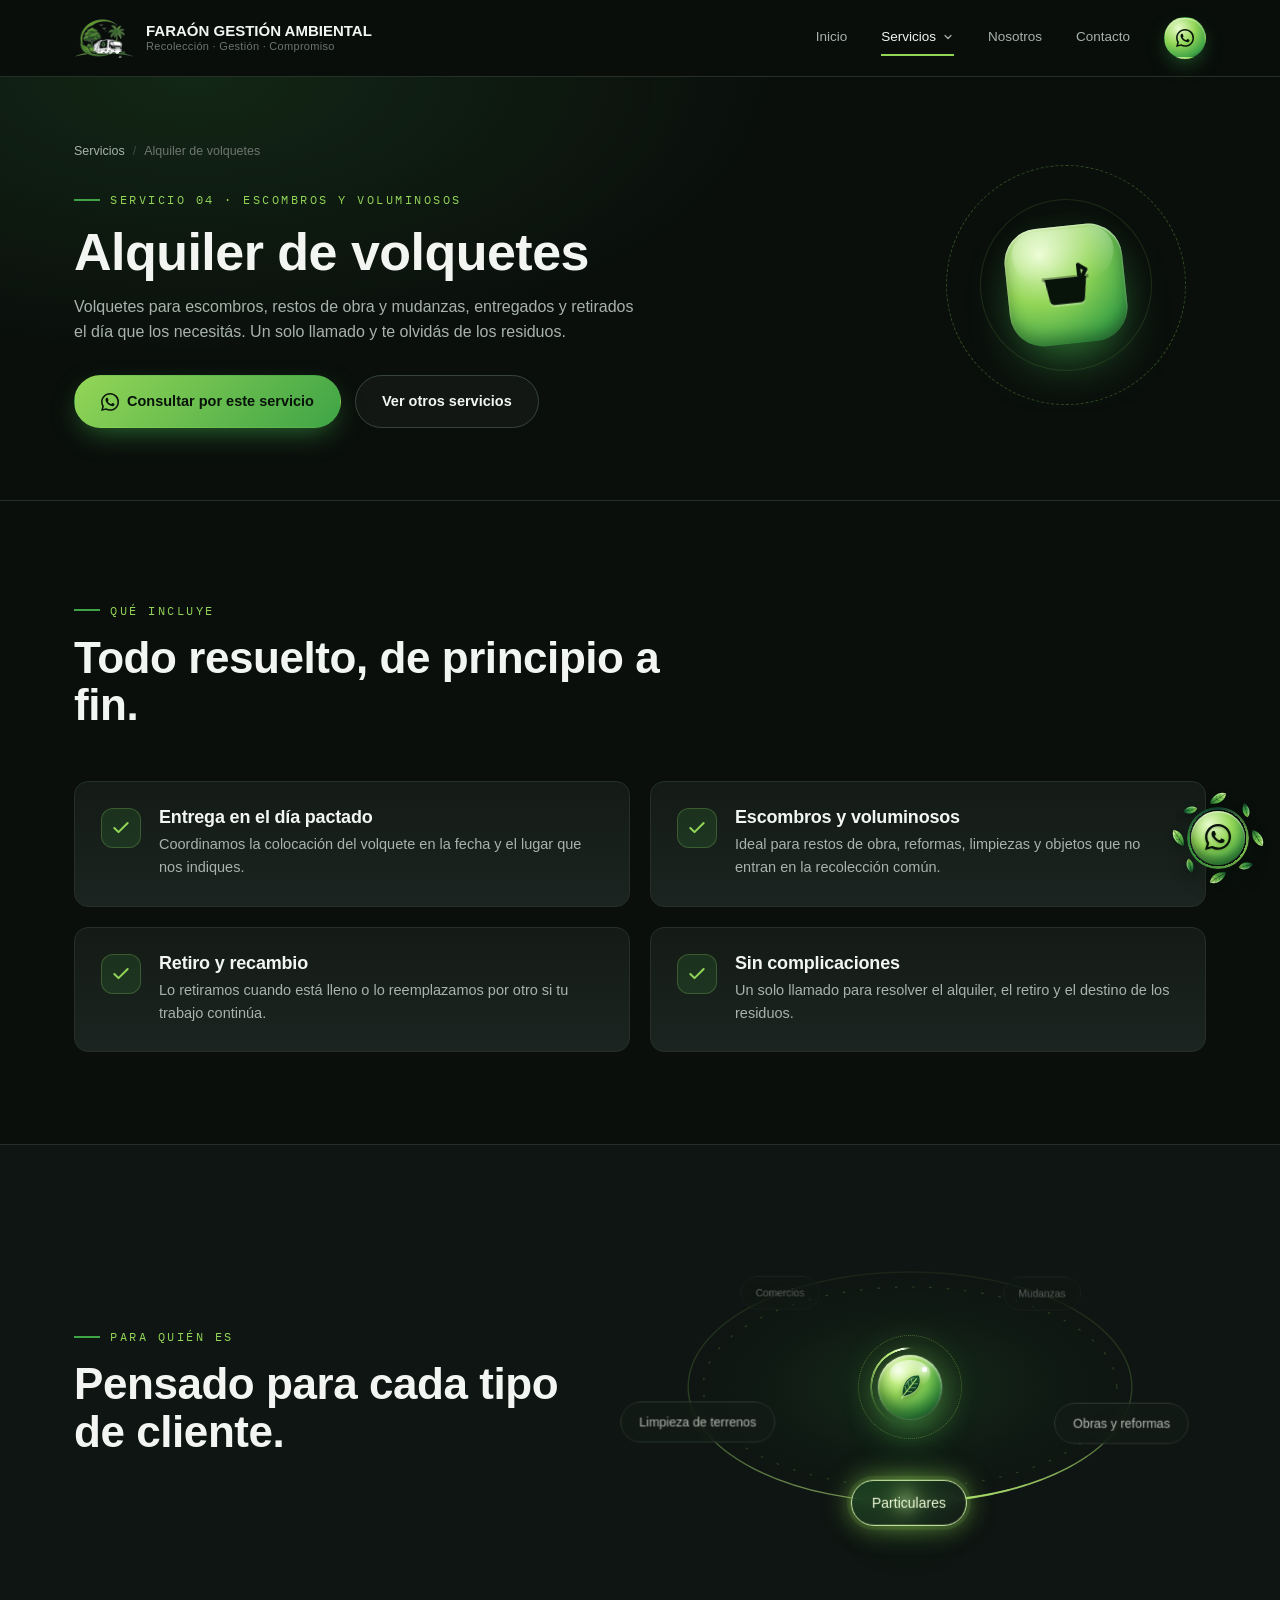
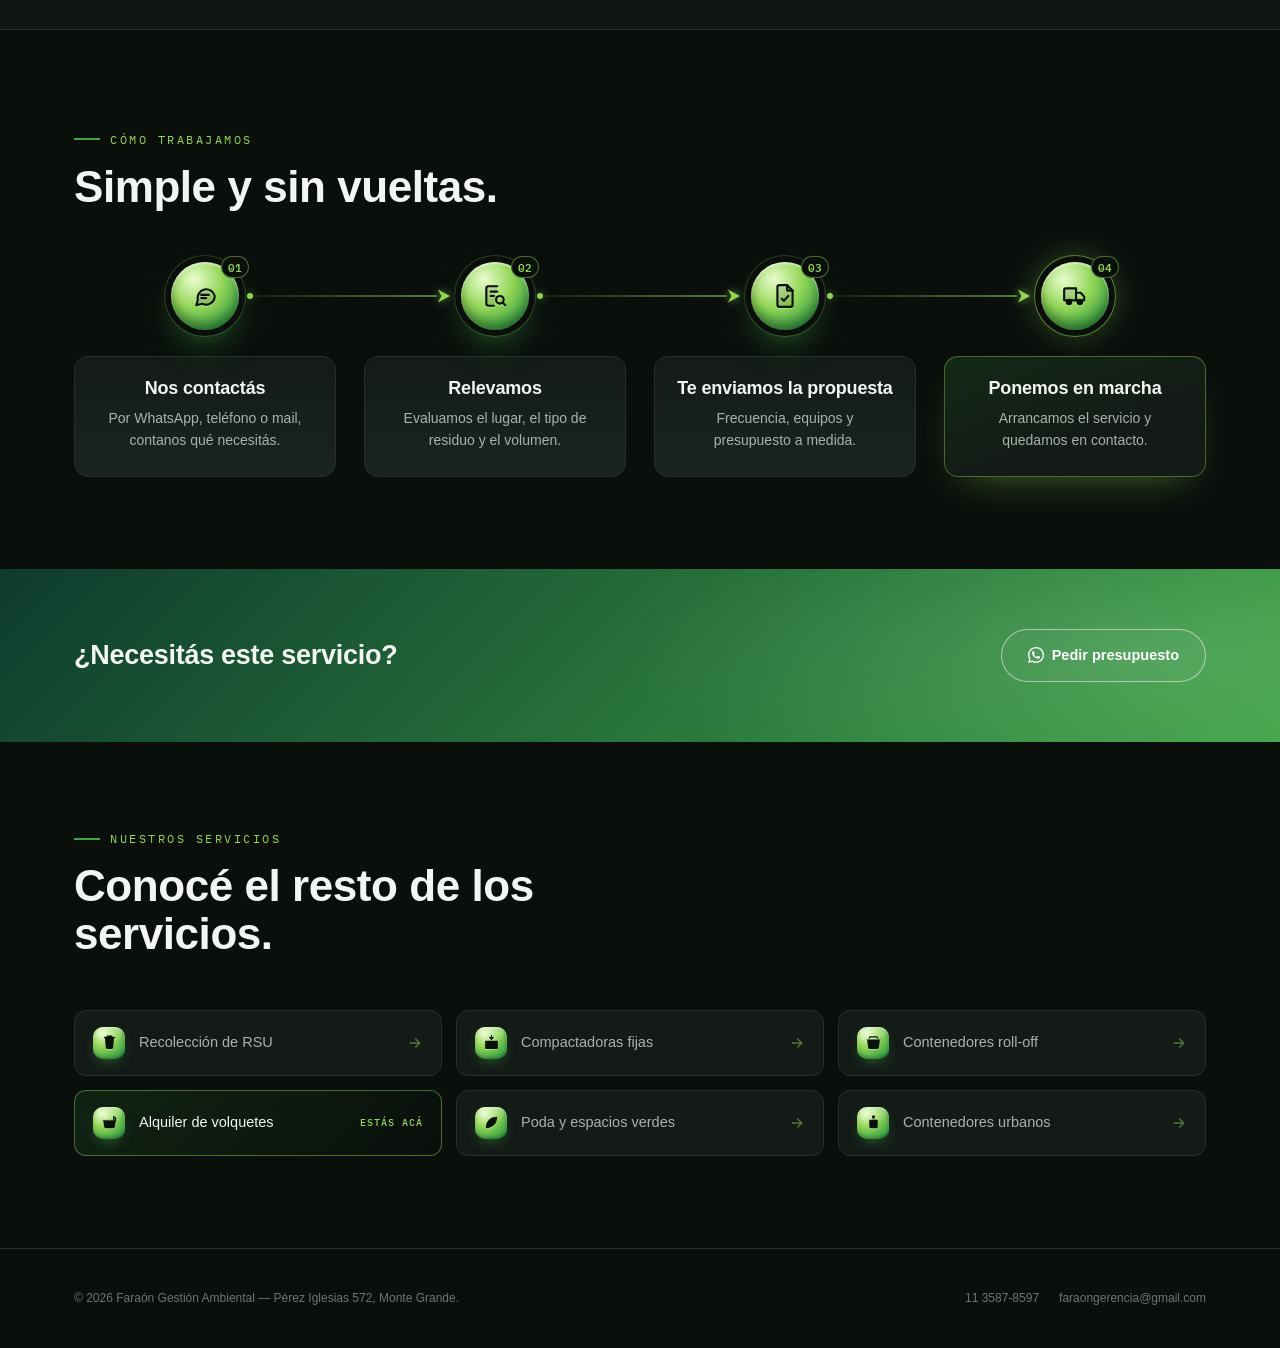
==== commit 26531e30: "Rediseña la orbita de "Para quien es": el anillo gana profundidad (degrade mas brillante adelante) y" ====
--- a/alquiler-volquetes.html
+++ b/alquiler-volquetes.html
@@ -10,7 +10,7 @@
 <link rel="preconnect" href="https://fonts.gstatic.com" crossorigin />
 <link rel="stylesheet" href="https://api.fontshare.com/v2/css?f[]=clash-display@500,600,700&f[]=general-sans@400,500,600,700&display=swap" />
 <link href="https://fonts.googleapis.com/css2?family=IBM+Plex+Mono:wght@500;600&display=swap" rel="stylesheet" />
-<link rel="stylesheet" href="css/style.css?v=24" />
+<link rel="stylesheet" href="css/style.css?v=25" />
 </head>
 <body>
 
@@ -126,6 +126,6 @@
   </div>
 </footer>
 
-<script src="js/main.js?v=18"></script>
+<script src="js/main.js?v=19"></script>
 </body>
 </html>
--- a/css/style.css
+++ b/css/style.css
@@ -1864,13 +1864,22 @@
 .svc-tags.is-orbit .svc-tag {
   transition: border-color 0.35s ease, color 0.35s ease, background 0.35s ease, box-shadow 0.35s ease;
 }
+/* destello cuando el cometa pasa por una etiqueta */
+.svc-tags.is-orbit .svc-tag.is-hit {
+  border-color: #d8f7ae;
+  color: #effcd9;
+  box-shadow: 0 0 0 4px rgba(147, 214, 87, 0.12), 0 0 26px 2px rgba(147, 214, 87, 0.55);
+  transition: border-color 0.08s ease, color 0.08s ease, box-shadow 0.08s ease;
+}
+
+/* Órbita: anillo con profundidad (más brillante adelante) + órbita punteada interior */
 .orbit-track {
   position: absolute;
   left: 50%;
   top: 50%;
   transform: translate(-50%, -50%);
   border-radius: 50%;
-  background: radial-gradient(closest-side, rgba(63, 164, 70, 0.12), transparent);
+  background: radial-gradient(closest-side, rgba(63, 164, 70, 0.14), rgba(63, 164, 70, 0.04) 60%, transparent);
   pointer-events: none;
 }
 .orbit-svg {
@@ -1885,46 +1894,146 @@
   stroke-linecap: round;
 }
 .orbit-base {
-  stroke: rgba(147, 214, 87, 0.14);
-  stroke-width: 1;
-}
-.orbit-tail.t1 {
-  stroke: rgba(147, 214, 87, 0.18);
-  stroke-width: 1.5;
-}
-.orbit-tail.t2 {
-  stroke: rgba(147, 214, 87, 0.45);
-  stroke-width: 1.8;
-}
-.orbit-head {
-  stroke: #d8f7ae;
-  stroke-width: 2.6;
-  filter: drop-shadow(0 0 4px rgba(147, 214, 87, 0.95)) drop-shadow(0 0 10px rgba(147, 214, 87, 0.6));
-}
+  stroke-width: 1.4;
+}
+.orbit-inner {
+  stroke: rgba(147, 214, 87, 0.22);
+  stroke-width: 1.2;
+  stroke-dasharray: 0.15 1.6;
+  animation: orbitInner 60s linear infinite;
+}
+.is-paused .orbit-inner {
+  animation-play-state: paused;
+}
+@keyframes orbitInner {
+  to { stroke-dashoffset: 100; }
+}
+.orbit-tail {
+  stroke: #b5ec74;
+}
+
+/* Cometa: esfera de luz con halo */
+.orbit-comet {
+  position: absolute;
+  left: 50%;
+  top: 50%;
+  width: 14px;
+  height: 14px;
+  border-radius: 50%;
+  pointer-events: none;
+  background: radial-gradient(circle, #ffffff 0%, #effcd9 30%, #b5ec74 60%, rgba(147, 214, 87, 0) 72%);
+  box-shadow: 0 0 10px 3px rgba(201, 245, 146, 0.85), 0 0 26px 8px rgba(147, 214, 87, 0.45), 0 0 50px 14px rgba(63, 164, 70, 0.25);
+  will-change: transform, opacity;
+}
+
+/* Emblema central */
 .orbit-core {
   position: absolute;
   left: 50%;
   top: 50%;
   z-index: 15;
-  width: 58px;
-  height: 58px;
+  width: 112px;
+  height: 112px;
   transform: translate(-50%, -50%);
+  display: flex;
+  align-items: center;
+  justify-content: center;
+  pointer-events: none;
+}
+/* ondas que se expanden desde la esfera */
+.core-wave {
+  position: absolute;
+  inset: 26px;
   border-radius: 50%;
+  border: 1.5px solid rgba(147, 214, 87, 0.55);
+  opacity: 0;
+  animation: coreWave 3.6s cubic-bezier(0.2, 0.6, 0.4, 1) infinite;
+}
+.core-wave.w2 {
+  animation-delay: 1.8s;
+}
+@keyframes coreWave {
+  0% { transform: scale(0.9); opacity: 0.8; }
+  100% { transform: scale(2.1); opacity: 0; }
+}
+/* círculo punteado que gira en sentido contrario */
+.core-dash {
+  position: absolute;
+  inset: 4px;
+  border-radius: 50%;
+  border: 1.5px dotted rgba(147, 214, 87, 0.4);
+  animation: coreSpin 24s linear infinite reverse;
+}
+/* anillo de luz: degradé cónico con una sola franja brillante que gira */
+.core-ring {
+  position: absolute;
+  inset: 16px;
+  border-radius: 50%;
+  background: conic-gradient(from 0deg, transparent 0 55%, rgba(147, 214, 87, 0.15) 70%, #c8f28a 92%, #ffffff 97%, transparent 100%);
+  -webkit-mask: radial-gradient(farthest-side, transparent calc(100% - 2.5px), #000 calc(100% - 2px));
+  mask: radial-gradient(farthest-side, transparent calc(100% - 2.5px), #000 calc(100% - 2px));
+  filter: drop-shadow(0 0 4px rgba(147, 214, 87, 0.9));
+  animation: coreSpin 3.2s linear infinite;
+}
+.is-paused .core-ring,
+.is-paused .core-dash {
+  animation-play-state: paused;
+}
+@keyframes coreSpin {
+  to { transform: rotate(360deg); }
+}
+/* esfera de vidrio con la hoja */
+.core-orb {
+  position: relative;
+  width: 64px;
+  height: 64px;
+  border-radius: 50%;
   display: flex;
   align-items: center;
   justify-content: center;
-  color: #08130a;
-  background: radial-gradient(circle at 34% 26%, #e9fccd, var(--accent-light) 42%, var(--accent) 76%, var(--accent-dark) 100%);
-  box-shadow: 0 0 0 8px rgba(147, 214, 87, 0.08), 0 14px 34px -8px rgba(63, 164, 70, 0.75),
-    inset 0 2px 2px rgba(255, 255, 255, 0.55), inset 0 -6px 9px rgba(8, 19, 10, 0.35);
-  animation: orbitCore 3.2s ease-in-out infinite;
-}
-.orbit-core svg {
-  filter: drop-shadow(0 1px 0 rgba(255, 255, 255, 0.3));
-}
-@keyframes orbitCore {
-  0%, 100% { box-shadow: 0 0 0 8px rgba(147, 214, 87, 0.08), 0 14px 34px -8px rgba(63, 164, 70, 0.75), inset 0 2px 2px rgba(255, 255, 255, 0.55), inset 0 -6px 9px rgba(8, 19, 10, 0.35); }
-  50% { box-shadow: 0 0 0 16px rgba(147, 214, 87, 0.03), 0 14px 40px -6px rgba(63, 164, 70, 0.9), inset 0 2px 2px rgba(255, 255, 255, 0.55), inset 0 -6px 9px rgba(8, 19, 10, 0.35); }
+  background: radial-gradient(circle at 32% 24%, #f4ffe6 0%, #c8f28a 18%, var(--accent-light) 40%, var(--accent) 72%, var(--accent-dark) 100%);
+  box-shadow: 0 0 0 1px rgba(255, 255, 255, 0.12), 0 18px 40px -10px rgba(63, 164, 70, 0.9),
+    0 0 36px 4px rgba(147, 214, 87, 0.3), inset 0 2px 3px rgba(255, 255, 255, 0.6),
+    inset 0 -10px 16px rgba(8, 30, 14, 0.45);
+  animation: coreBreath 3.6s ease-in-out infinite;
+}
+/* reflejo tipo vidrio en la parte de arriba */
+.core-orb::before {
+  content: "";
+  position: absolute;
+  top: 5px;
+  left: 12px;
+  right: 12px;
+  height: 42%;
+  border-radius: 50% 50% 45% 45%;
+  background: linear-gradient(180deg, rgba(255, 255, 255, 0.55), rgba(255, 255, 255, 0));
+  pointer-events: none;
+}
+/* brillo chico que titila */
+.core-orb::after {
+  content: "";
+  position: absolute;
+  top: 12px;
+  right: 15px;
+  width: 5px;
+  height: 5px;
+  border-radius: 50%;
+  background: #fff;
+  box-shadow: 0 0 6px 2px rgba(255, 255, 255, 0.8);
+  animation: coreTwinkle 3.6s ease-in-out infinite;
+}
+.core-orb svg {
+  position: relative;
+  z-index: 1;
+  filter: drop-shadow(0 1px 0 rgba(255, 255, 255, 0.35)) drop-shadow(0 2px 3px rgba(8, 30, 14, 0.35));
+}
+@keyframes coreBreath {
+  0%, 100% { transform: scale(1); }
+  50% { transform: scale(1.05); }
+}
+@keyframes coreTwinkle {
+  0%, 100% { opacity: 0.2; transform: scale(0.6); }
+  50% { opacity: 1; transform: scale(1); }
 }
 @media (max-width: 860px) {
   .svc-tags.is-orbit {
@@ -1935,7 +2044,6 @@
     padding: 8px 14px;
   }
   .orbit-core {
-    width: 48px;
-    height: 48px;
-  }
-}
+    transform: translate(-50%, -50%) scale(0.82);
+  }
+}
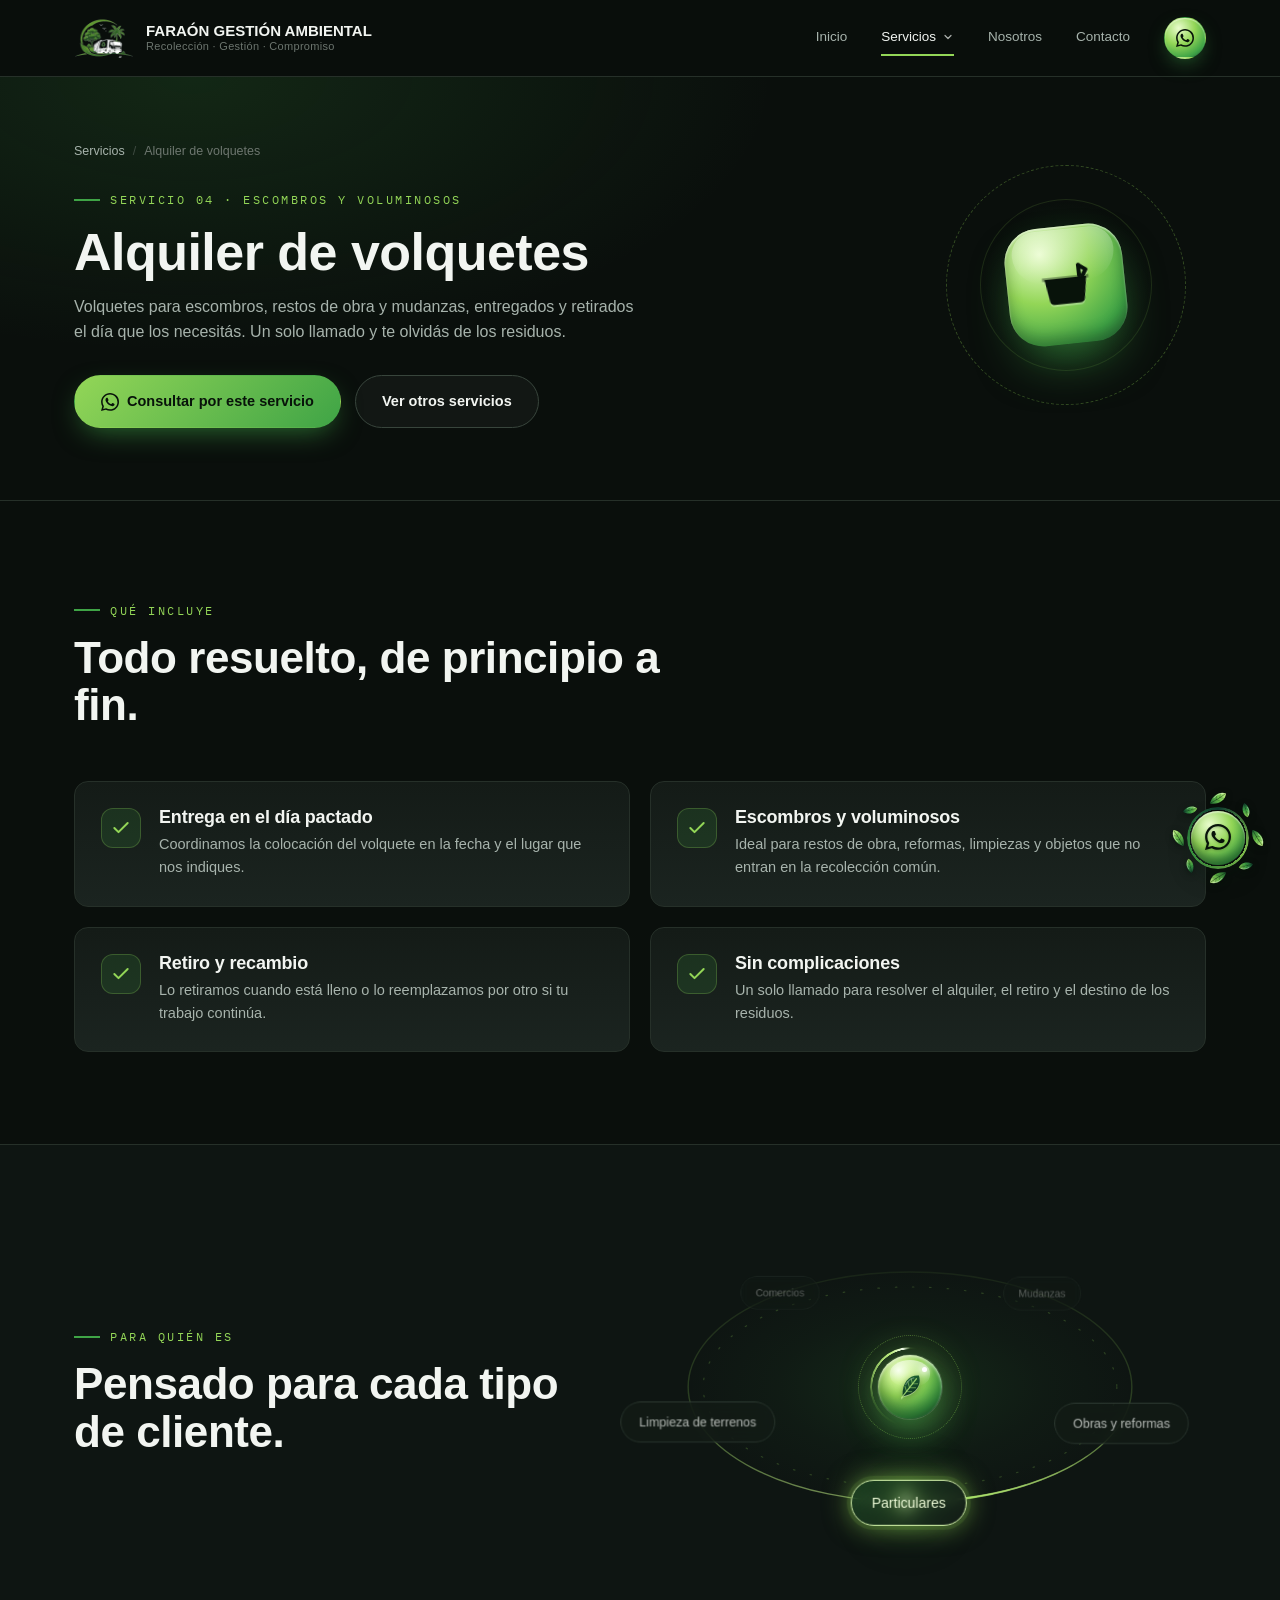
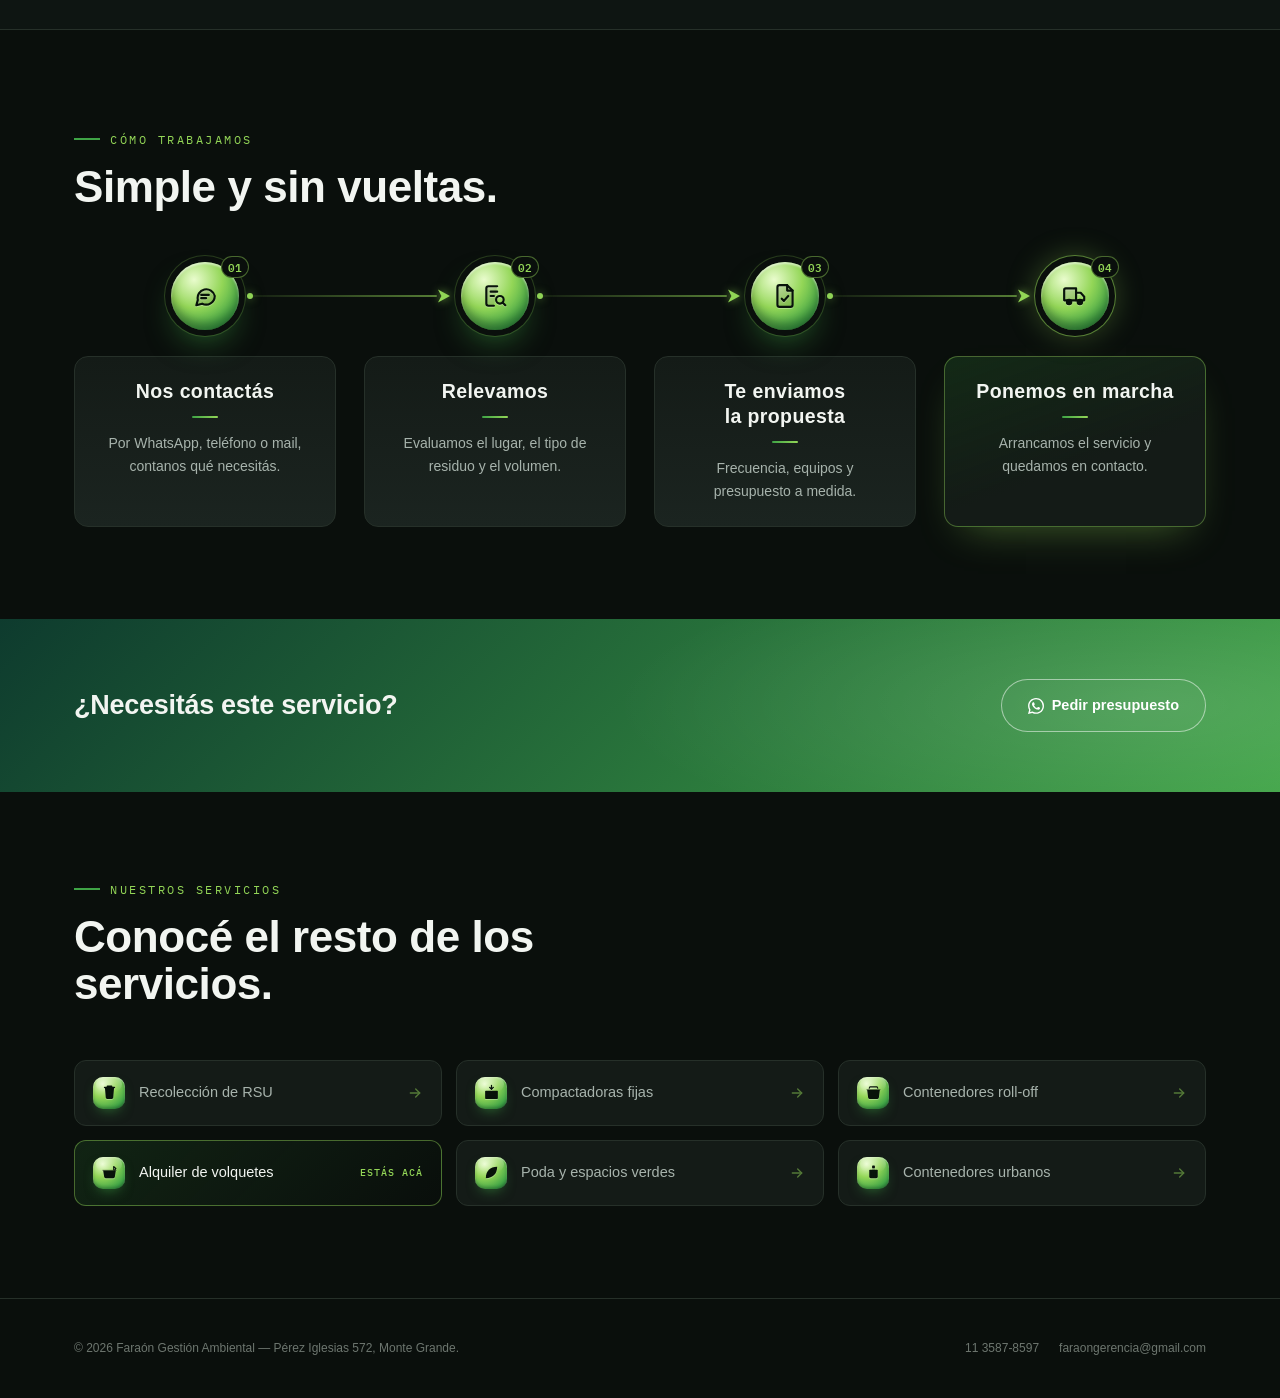
==== commit fd131f8a: "Mejora la lectura de los titulos del paso a paso: la Clash Display a 18px quedaba con las letras peg" ====
--- a/alquiler-volquetes.html
+++ b/alquiler-volquetes.html
@@ -10,7 +10,7 @@
 <link rel="preconnect" href="https://fonts.gstatic.com" crossorigin />
 <link rel="stylesheet" href="https://api.fontshare.com/v2/css?f[]=clash-display@500,600,700&f[]=general-sans@400,500,600,700&display=swap" />
 <link href="https://fonts.googleapis.com/css2?family=IBM+Plex+Mono:wght@500;600&display=swap" rel="stylesheet" />
-<link rel="stylesheet" href="css/style.css?v=25" />
+<link rel="stylesheet" href="css/style.css?v=26" />
 </head>
 <body>
 
--- a/css/style.css
+++ b/css/style.css
@@ -1550,8 +1550,26 @@
   transform: translateY(-3px);
 }
 .step-body h3 {
-  font-size: 18px;
-  margin-bottom: 8px;
+  font-size: 19.5px;
+  font-weight: 600;
+  letter-spacing: 0.02em; /* la Clash Display viene muy junta a este tamaño */
+  line-height: 1.28;
+  text-wrap: balance;
+  margin-bottom: 14px;
+}
+/* rayita verde entre título y texto */
+.step-body h3::after {
+  content: "";
+  display: block;
+  width: 26px;
+  height: 2px;
+  margin: 12px auto 0;
+  border-radius: 2px;
+  background: linear-gradient(90deg, var(--accent), var(--accent-light));
+  transition: width 0.3s var(--ease-out);
+}
+.svc-step:hover .step-body h3::after {
+  width: 44px;
 }
 .step-body p {
   font-size: 14px;
@@ -1690,6 +1708,9 @@
   }
   .svc-step .step-node {
     align-self: start;
+  }
+  .step-body h3::after {
+    margin-left: 0;
   }
   /* en celular la línea baja vertical, de nodo a nodo */
   .step-link {
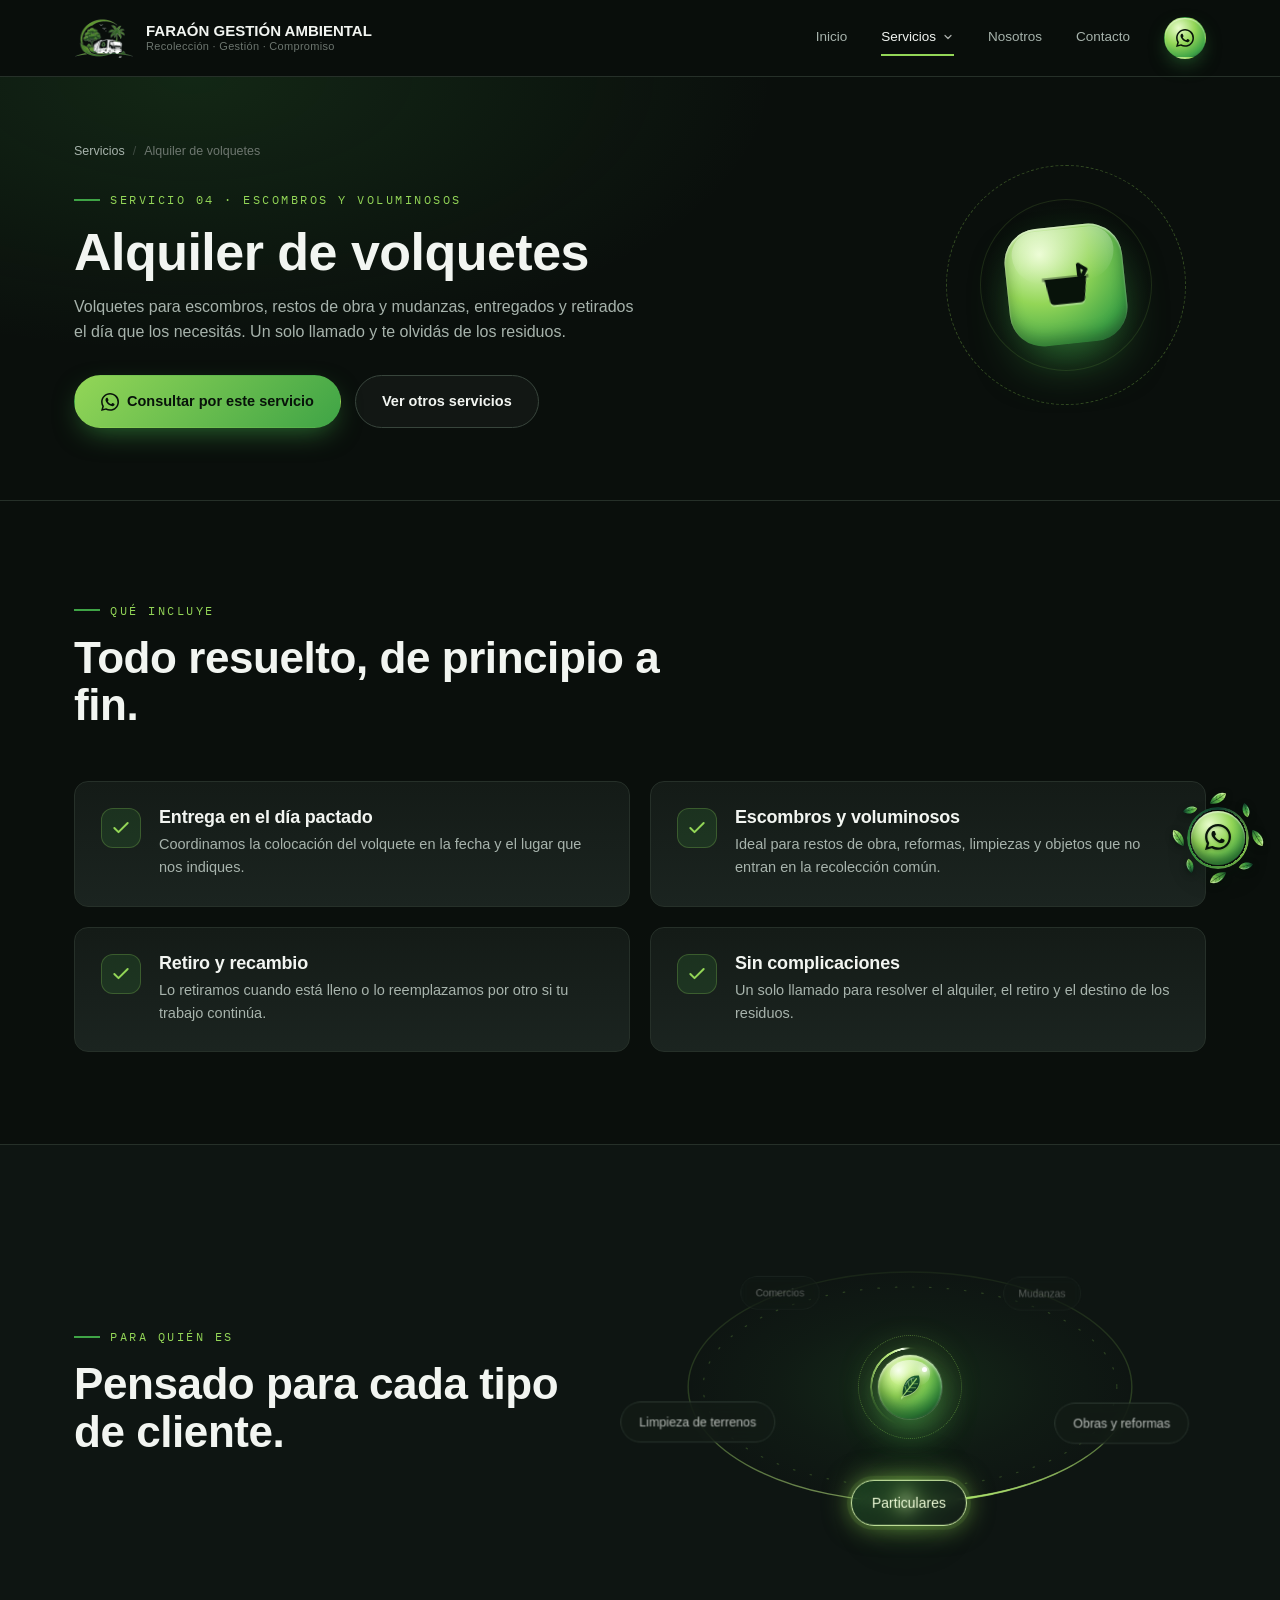
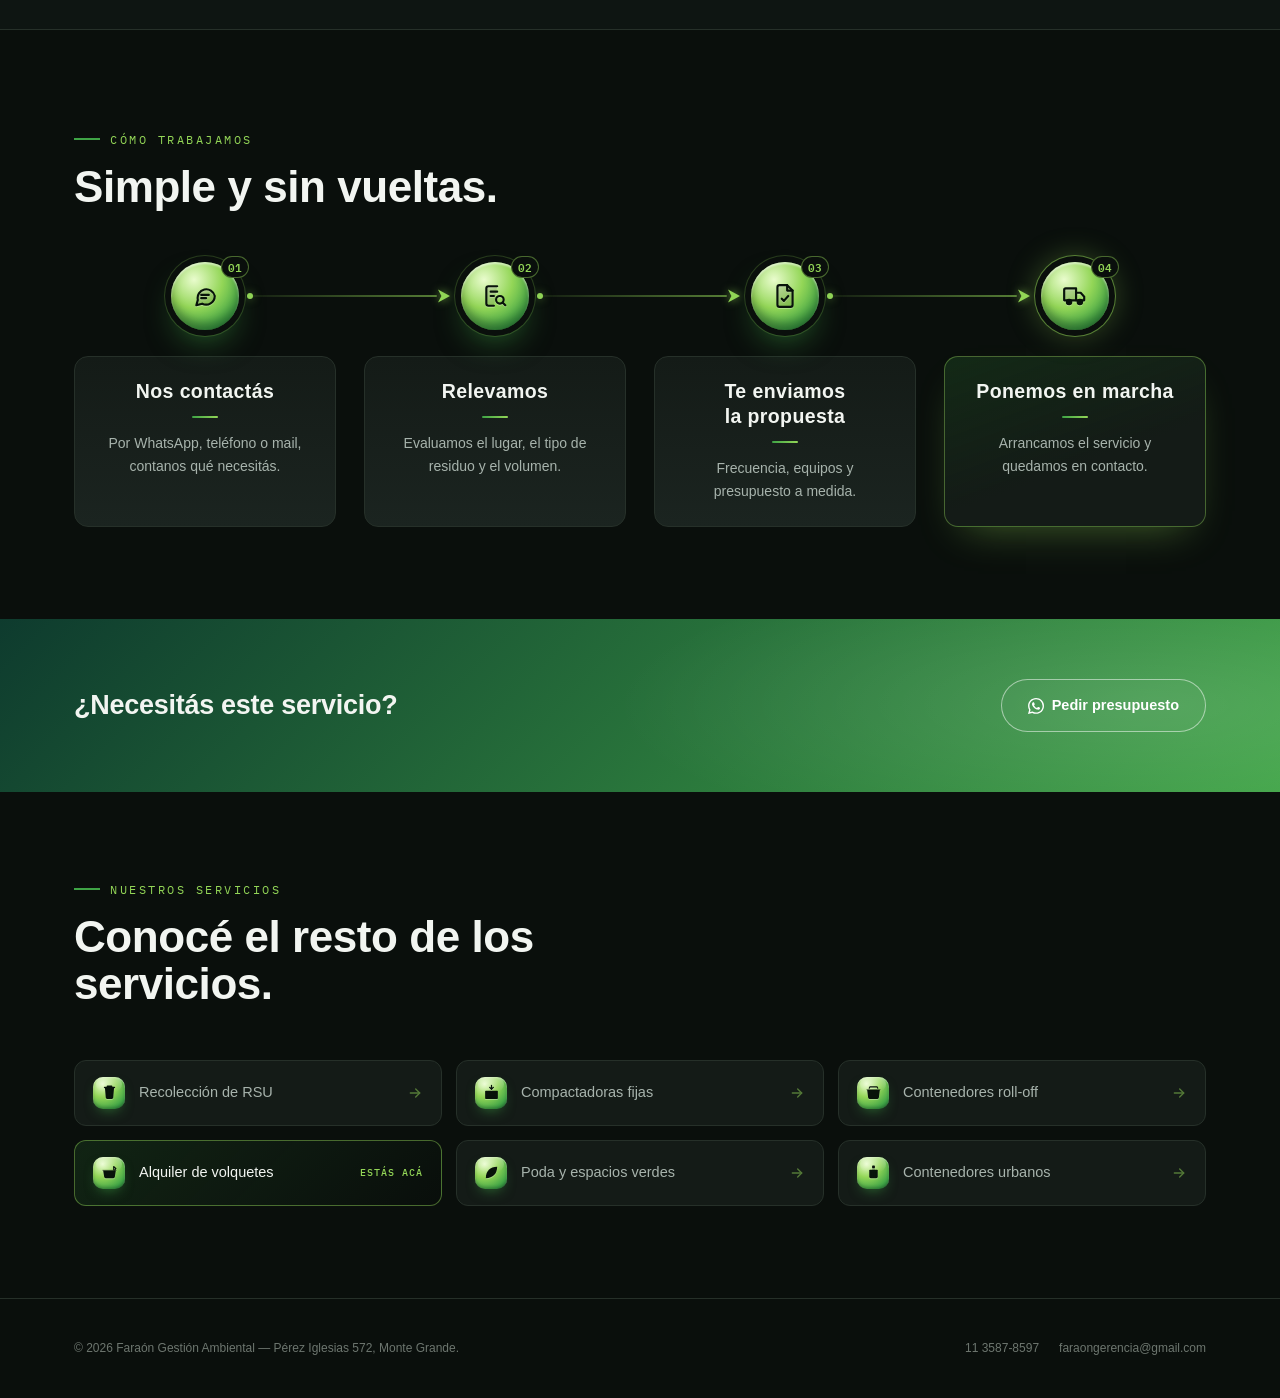
==== commit 9032fd27: "Rediseña el emblema de los separadores de Inicio, que se veia simple y pixelado en pantallas grandes" ====
--- a/alquiler-volquetes.html
+++ b/alquiler-volquetes.html
@@ -10,7 +10,7 @@
 <link rel="preconnect" href="https://fonts.gstatic.com" crossorigin />
 <link rel="stylesheet" href="https://api.fontshare.com/v2/css?f[]=clash-display@500,600,700&f[]=general-sans@400,500,600,700&display=swap" />
 <link href="https://fonts.googleapis.com/css2?family=IBM+Plex+Mono:wght@500;600&display=swap" rel="stylesheet" />
-<link rel="stylesheet" href="css/style.css?v=26" />
+<link rel="stylesheet" href="css/style.css?v=28" />
 </head>
 <body>
 
@@ -126,6 +126,6 @@
   </div>
 </footer>
 
-<script src="js/main.js?v=19"></script>
+<script src="js/main.js?v=20"></script>
 </body>
 </html>
--- a/css/style.css
+++ b/css/style.css
@@ -1203,28 +1203,79 @@
 .leaf-divider.on .ld-line {
   transform: scaleX(1);
 }
+/* Emblema del separador: esfera de vidrio con hoja (mismo diseño que el de la
+   órbita), con anillo de luz y ondas. Es un botón: al tocarlo suelta hojas. */
 .ld-emblem {
   position: relative;
   z-index: 2;
-  width: 38px;
-  height: 38px;
+  width: 56px;
+  height: 56px;
+  padding: 0;
+  border: none;
   border-radius: 50%;
+  background: none;
+  cursor: pointer;
+  pointer-events: auto;
   display: flex;
   align-items: center;
   justify-content: center;
-  color: #08130a;
-  background: radial-gradient(circle at 34% 26%, #e9fccd, var(--accent-light) 42%, var(--accent) 76%, var(--accent-dark) 100%);
-  box-shadow: 0 0 0 5px var(--bg), 0 0 0 6px var(--border-strong), 0 10px 26px -6px rgba(63, 164, 70, 0.7),
-    inset 0 1.5px 1.5px rgba(255, 255, 255, 0.55), inset 0 -4px 6px rgba(8, 19, 10, 0.35);
+  -webkit-tap-highlight-color: transparent;
   transform: scale(0) rotate(-90deg);
-  transition: transform 0.7s cubic-bezier(0.34, 1.56, 0.64, 1);
-}
-.ld-emblem svg {
-  filter: drop-shadow(0 1px 0 rgba(255, 255, 255, 0.3));
-}
+  transition: transform 0.8s cubic-bezier(0.34, 1.56, 0.64, 1);
+}
+/* al terminar de entrar queda sin transformación, así se ve nítido */
 .leaf-divider.on .ld-emblem {
-  transform: scale(1) rotate(0);
-  animation: ldGlow 1.6s ease-out 0.5s;
+  transform: none;
+}
+.ld-emblem .core-orb {
+  width: 100%;
+  height: 100%;
+  box-shadow: 0 0 0 7px var(--bg), 0 0 0 8px rgba(147, 214, 87, 0.28), 0 14px 34px -8px rgba(63, 164, 70, 0.9),
+    0 0 30px 4px rgba(147, 214, 87, 0.3), inset 0 2px 3px rgba(255, 255, 255, 0.6), inset 0 -9px 14px rgba(8, 30, 14, 0.45);
+  transition: transform 0.25s var(--ease-out);
+}
+.ld-emblem .core-orb::before {
+  top: 4px;
+  left: 10px;
+  right: 10px;
+}
+.ld-emblem .core-orb::after {
+  top: 10px;
+  right: 12px;
+}
+.ld-emblem .core-ring {
+  inset: -12px;
+}
+.ld-emblem .core-wave {
+  inset: 0;
+}
+.ld-emblem:hover .core-orb {
+  transform: scale(1.08);
+}
+.ld-emblem:active .core-orb {
+  transform: scale(0.9);
+}
+/* destello al tocarlo */
+.ld-emblem.pressed .core-orb {
+  animation: ldPress 0.7s ease-out;
+}
+.ld-emblem.pressed::after {
+  content: "";
+  position: absolute;
+  inset: 0;
+  border-radius: 50%;
+  border: 2px solid #d8f7ae;
+  pointer-events: none;
+  animation: ldPressRing 0.7s ease-out forwards;
+}
+@keyframes ldPress {
+  0% { transform: scale(0.88); filter: brightness(1.35); }
+  60% { transform: scale(1.1); filter: brightness(1.1); }
+  100% { transform: scale(1); filter: none; }
+}
+@keyframes ldPressRing {
+  0% { transform: scale(1); opacity: 1; }
+  100% { transform: scale(2.6); opacity: 0; }
 }
 .ld-burst {
   position: absolute;
@@ -1250,6 +1301,9 @@
 }
 .leaf-divider.on .ld-leaf {
   animation: ldBurst 2.2s cubic-bezier(0.22, 0.8, 0.3, 1) calc(0.25s + var(--delay)) forwards;
+}
+.leaf-divider .ld-leaf.pop {
+  animation: ldBurst 1.9s cubic-bezier(0.22, 0.8, 0.3, 1) var(--delay) forwards;
 }
 @keyframes ldBurst {
   0% { transform: translate(-50%, -50%) scale(0.2) rotate(0); opacity: 0; }
@@ -1260,10 +1314,6 @@
     opacity: 0;
   }
 }
-@keyframes ldGlow {
-  0% { box-shadow: 0 0 0 5px var(--bg), 0 0 0 6px var(--border-strong), 0 0 0 6px rgba(147, 214, 87, 0.6), inset 0 1.5px 1.5px rgba(255, 255, 255, 0.55), inset 0 -4px 6px rgba(8, 19, 10, 0.35); }
-  100% { box-shadow: 0 0 0 5px var(--bg), 0 0 0 6px var(--border-strong), 0 0 0 26px rgba(147, 214, 87, 0), inset 0 1.5px 1.5px rgba(255, 255, 255, 0.55), inset 0 -4px 6px rgba(8, 19, 10, 0.35); }
-}
 
 /* La sección siguiente se despliega como una hoja que se abre */
 .page-open {
@@ -1286,7 +1336,11 @@
     transition: none;
   }
   .leaf-divider.on .ld-leaf,
-  .leaf-divider.on .ld-emblem {
+  .leaf-divider.on .ld-emblem,
+  .ld-emblem .core-wave,
+  .ld-emblem .core-ring,
+  .ld-emblem .core-orb,
+  .ld-emblem .core-orb::after {
     animation: none;
   }
 }
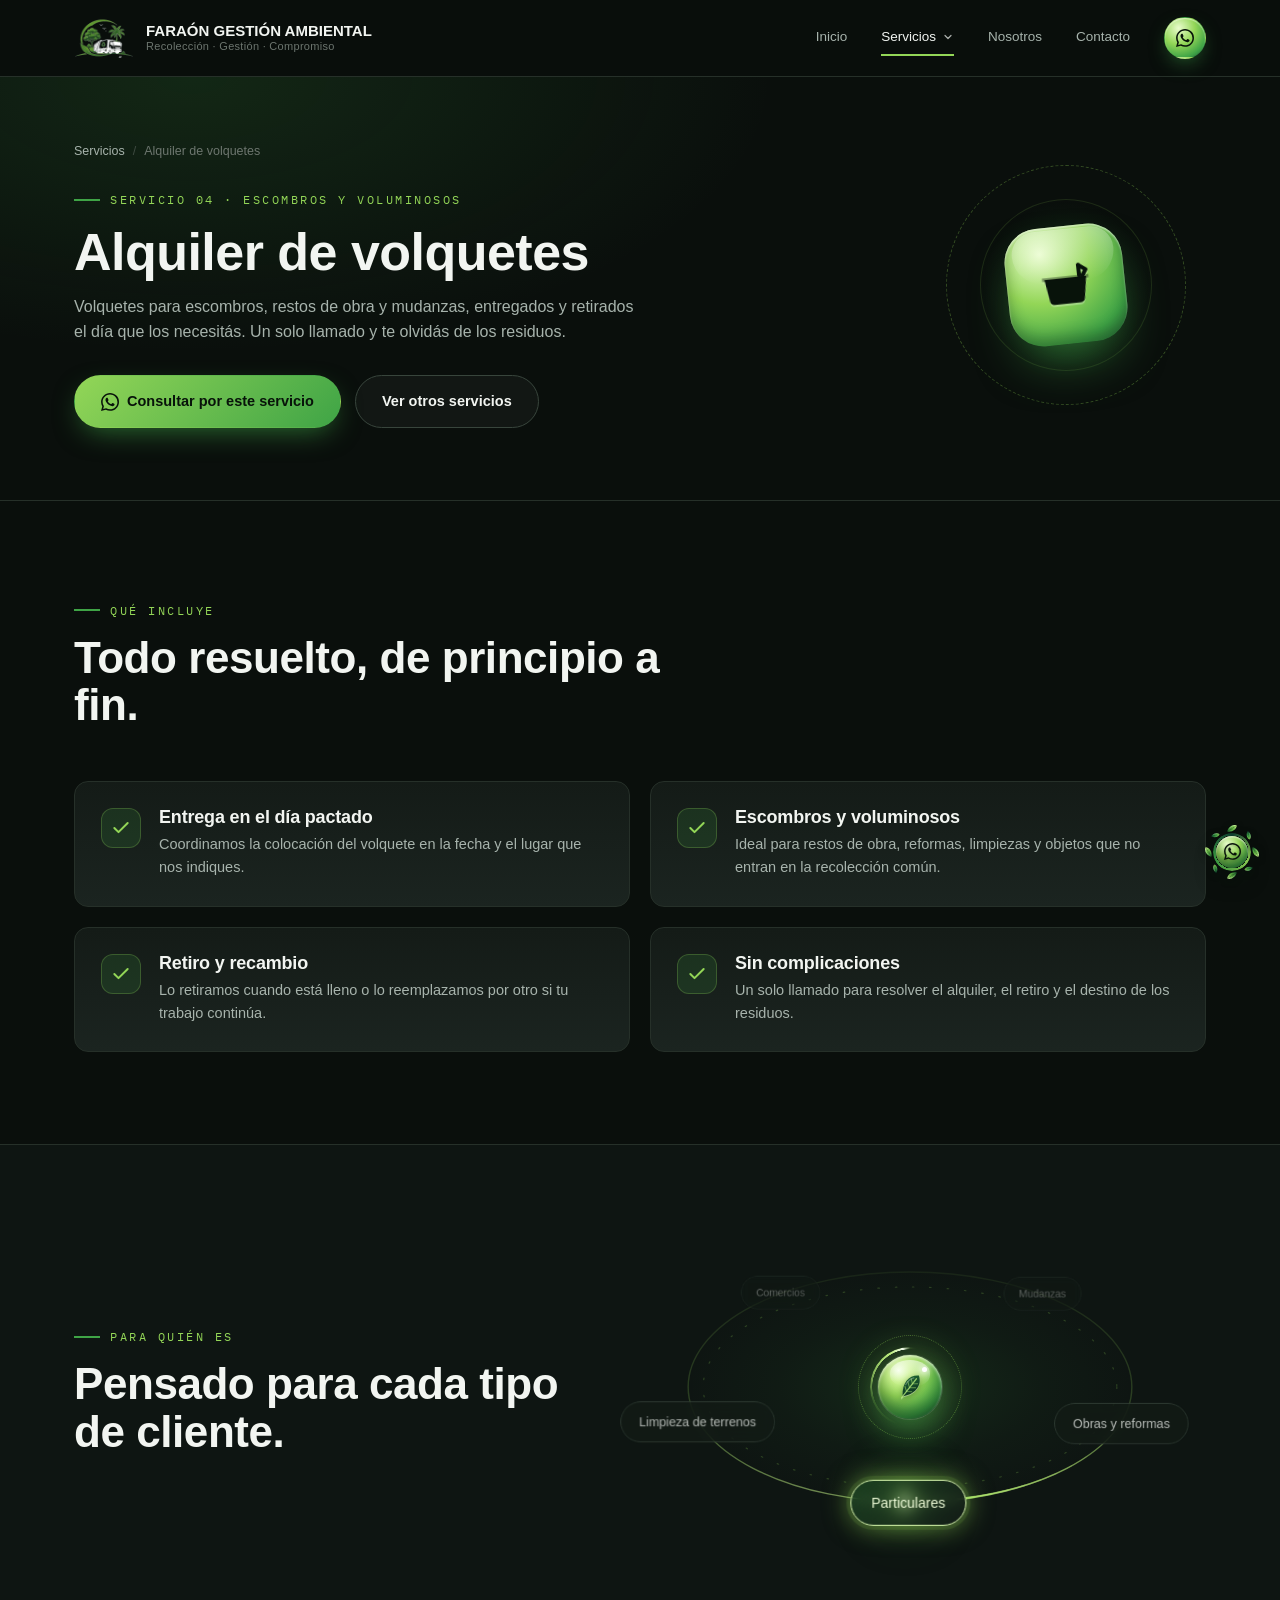
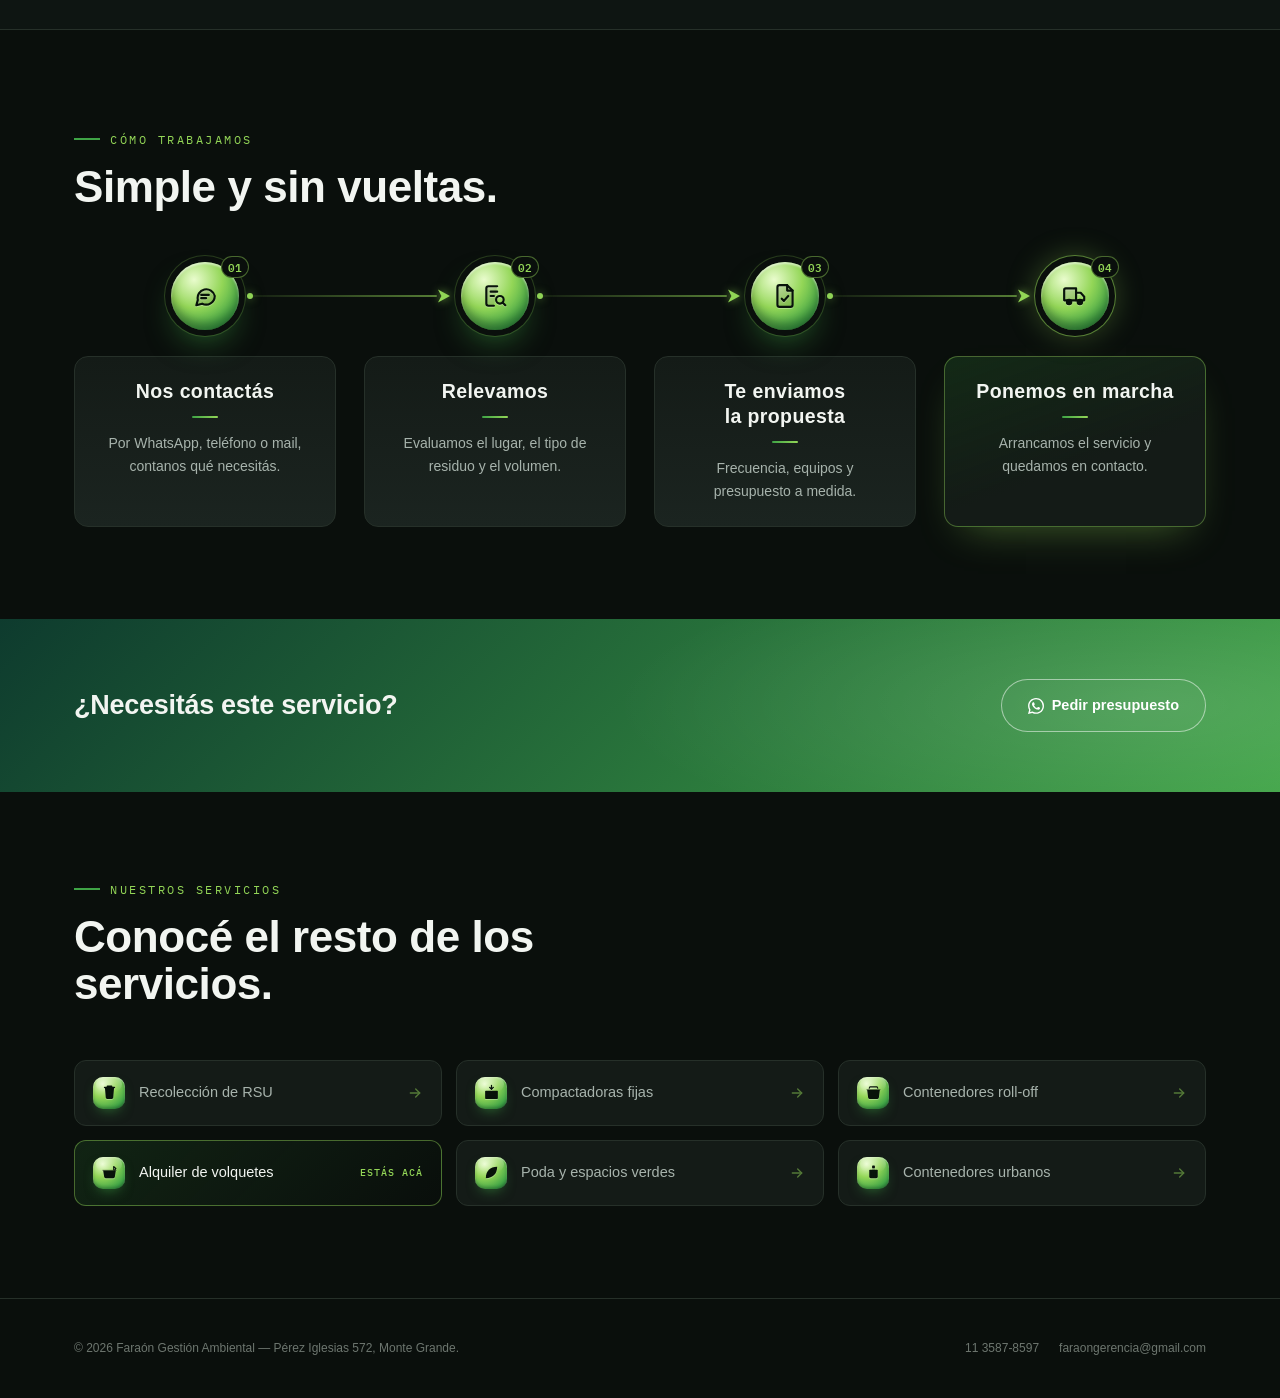
==== commit 6aeb2839: "Achica el boton flotante de WhatsApp a aproximadamente la mitad: 68px a 40px (nucleo 54px a 32px, ic" ====
--- a/alquiler-volquetes.html
+++ b/alquiler-volquetes.html
@@ -10,7 +10,7 @@
 <link rel="preconnect" href="https://fonts.gstatic.com" crossorigin />
 <link rel="stylesheet" href="https://api.fontshare.com/v2/css?f[]=clash-display@500,600,700&f[]=general-sans@400,500,600,700&display=swap" />
 <link href="https://fonts.googleapis.com/css2?family=IBM+Plex+Mono:wght@500;600&display=swap" rel="stylesheet" />
-<link rel="stylesheet" href="css/style.css?v=28" />
+<link rel="stylesheet" href="css/style.css?v=29" />
 </head>
 <body>
 
@@ -126,6 +126,6 @@
   </div>
 </footer>
 
-<script src="js/main.js?v=20"></script>
+<script src="js/main.js?v=21"></script>
 </body>
 </html>
--- a/css/style.css
+++ b/css/style.css
@@ -1015,8 +1015,8 @@
   right: 28px;
   bottom: 28px;
   z-index: 90;
-  width: 68px;
-  height: 68px;
+  width: 40px;
+  height: 40px;
   display: flex;
   align-items: center;
   justify-content: center;
@@ -1038,7 +1038,7 @@
 /* anillo con degradé cónico girando */
 .wa-ring {
   position: absolute;
-  inset: 3px;
+  inset: 1px;
   border-radius: 50%;
   z-index: 1;
   background: conic-gradient(from 0deg, var(--accent-dark), var(--accent-light), var(--accent), var(--accent-dark));
@@ -1050,9 +1050,9 @@
 /* hojas verdes orbitando alrededor del botón */
 .wa-leaves {
   position: absolute;
-  inset: -18px;
-  width: calc(100% + 36px);
-  height: calc(100% + 36px);
+  inset: -11px;
+  width: calc(100% + 22px);
+  height: calc(100% + 22px);
   z-index: 0;
   overflow: visible;
   pointer-events: none;
@@ -1088,8 +1088,8 @@
 .wa-core {
   position: relative;
   z-index: 2;
-  width: 54px;
-  height: 54px;
+  width: 32px;
+  height: 32px;
   border-radius: 50%;
   display: flex;
   align-items: center;
@@ -1130,17 +1130,17 @@
   .whatsapp-float {
     right: 18px;
     bottom: 18px;
-    width: 58px;
-    height: 58px;
+    width: 44px;
+    height: 44px;
   }
   .wa-core {
-    width: 46px;
-    height: 46px;
+    width: 36px;
+    height: 36px;
   }
   .wa-leaves {
-    inset: -15px;
-    width: calc(100% + 30px);
-    height: calc(100% + 30px);
+    inset: -12px;
+    width: calc(100% + 24px);
+    height: calc(100% + 24px);
   }
 }
 
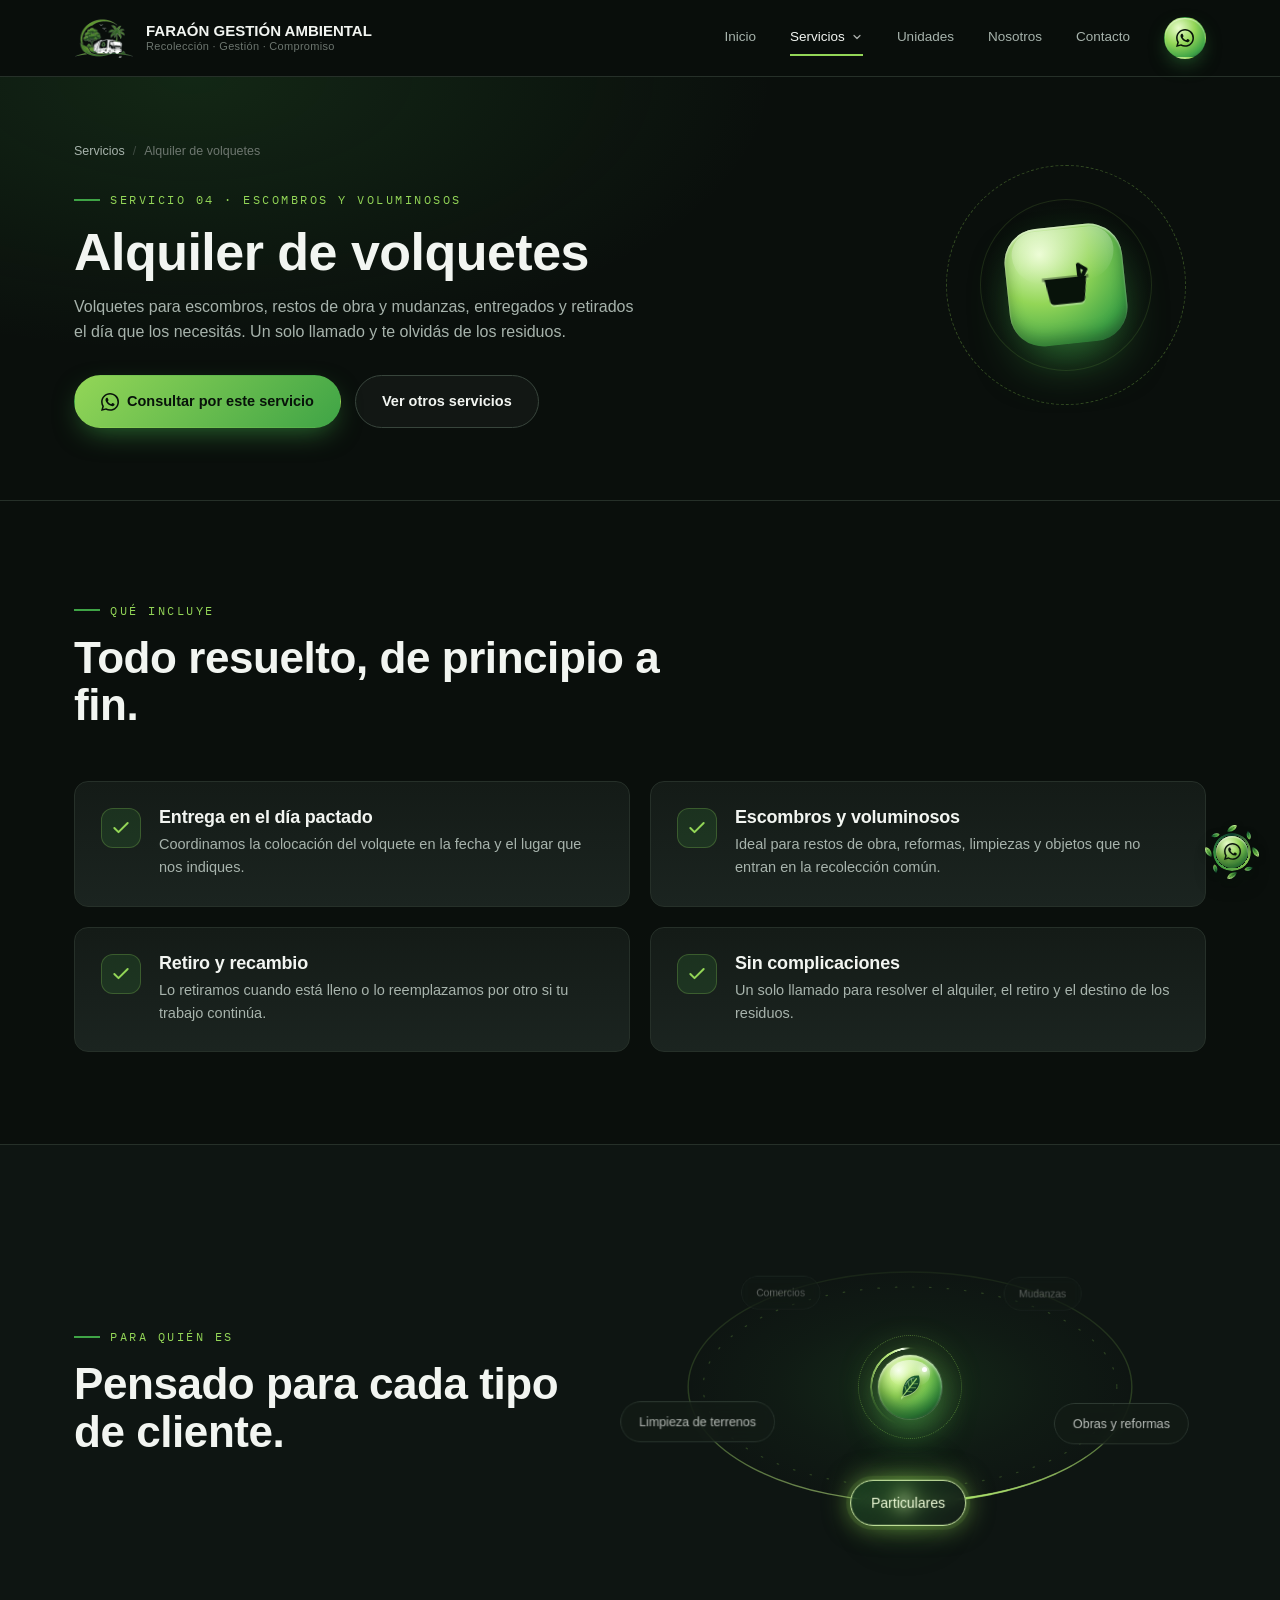
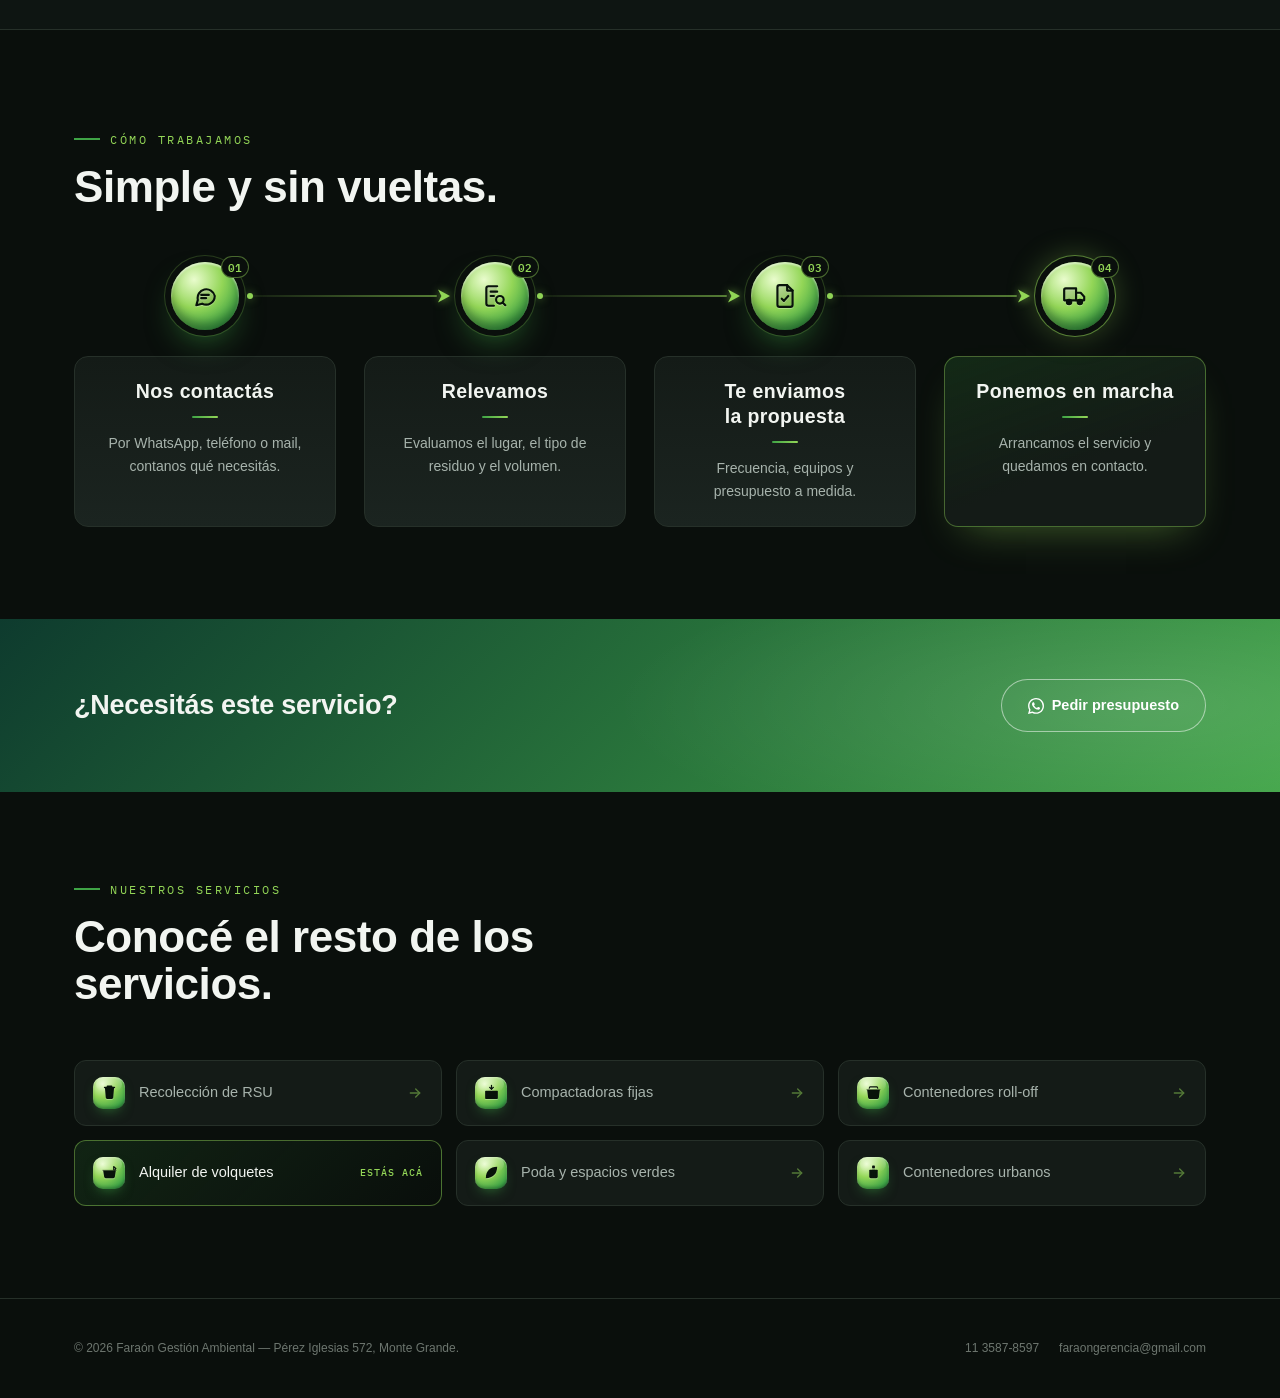
==== commit 62b7bbad: "Agrega la seccion "Unidades en alquiler": pagina nueva (unidades.html) con las 6 unidades (camiones " ====
--- a/alquiler-volquetes.html
+++ b/alquiler-volquetes.html
@@ -10,7 +10,7 @@
 <link rel="preconnect" href="https://fonts.gstatic.com" crossorigin />
 <link rel="stylesheet" href="https://api.fontshare.com/v2/css?f[]=clash-display@500,600,700&f[]=general-sans@400,500,600,700&display=swap" />
 <link href="https://fonts.googleapis.com/css2?family=IBM+Plex+Mono:wght@500;600&display=swap" rel="stylesheet" />
-<link rel="stylesheet" href="css/style.css?v=29" />
+<link rel="stylesheet" href="css/style.css?v=30" />
 </head>
 <body>
 
@@ -23,6 +23,7 @@
     <nav class="main-nav">
       <a href="index.html">Inicio</a>
       <a href="servicios.html" class="active">Servicios</a>
+      <a href="unidades.html">Unidades</a>
       <a href="nosotros.html">Nosotros</a>
       <a href="contacto.html">Contacto</a>
       <a href="https://wa.me/5491135878597" class="btn btn-primary nav-whatsapp" target="_blank" rel="noopener" aria-label="WhatsApp"><svg width="18" height="18" viewBox="0 0 24 24" fill="currentColor"><path d="M17.472 14.382c-.297-.149-1.758-.867-2.03-.967-.273-.099-.471-.148-.67.15-.197.297-.767.966-.94 1.164-.173.199-.347.223-.644.075-.297-.15-1.255-.463-2.39-1.475-.883-.788-1.48-1.761-1.653-2.059-.173-.297-.018-.458.13-.606.134-.133.298-.347.446-.52.149-.174.198-.298.298-.497.099-.198.05-.371-.025-.52-.075-.149-.669-1.612-.916-2.207-.242-.579-.487-.5-.669-.51-.173-.008-.371-.01-.57-.01-.198 0-.52.074-.792.372-.272.297-1.04 1.016-1.04 2.479 0 1.462 1.065 2.875 1.213 3.074.149.198 2.096 3.2 5.077 4.487.709.306 1.262.489 1.694.625.712.227 1.36.195 1.871.118.571-.085 1.758-.719 2.006-1.413.248-.694.248-1.289.173-1.413-.074-.124-.272-.198-.57-.347m-5.421 7.403h-.004a9.87 9.87 0 0 1-5.031-1.378l-.361-.214-3.741.982.998-3.648-.235-.374a9.86 9.86 0 0 1-1.51-5.26c.001-5.45 4.436-9.884 9.888-9.884 2.64 0 5.122 1.03 6.988 2.898a9.825 9.825 0 0 1 2.893 6.994c-.003 5.45-4.437 9.884-9.885 9.884M20.52 3.449C18.24 1.245 15.24 0 12.045 0 5.463 0 .102 5.36.1 11.943c0 2.105.549 4.16 1.595 5.976L0 24l6.335-1.652c1.746.943 3.706 1.444 5.71 1.444h.005c6.585 0 11.946-5.36 11.949-11.944 0-3.19-1.24-6.19-3.502-8.4"/></svg></a>
--- a/css/style.css
+++ b/css/style.css
@@ -2122,3 +2122,186 @@
     transform: translate(-50%, -50%) scale(0.82);
   }
 }
+
+/* ============================================================
+   Unidades en alquiler
+   ============================================================ */
+.units-grid {
+  display: grid;
+  grid-template-columns: repeat(3, 1fr);
+  gap: 22px;
+}
+.unit-card {
+  display: flex;
+  flex-direction: column;
+  border-radius: 18px;
+  border: 1px solid var(--border);
+  background: linear-gradient(180deg, var(--surface), var(--surface-2));
+  overflow: hidden;
+  transition: border-color 0.3s ease, transform 0.35s var(--ease-out), box-shadow 0.35s ease;
+  scroll-margin-top: 96px;
+}
+.unit-card:hover {
+  border-color: var(--accent);
+  transform: translateY(-6px);
+  box-shadow: 0 26px 50px -24px rgba(0, 0, 0, 0.7), 0 0 0 1px rgba(147, 214, 87, 0.08);
+}
+.unit-card:target {
+  border-color: var(--accent-light);
+  box-shadow: 0 0 0 3px rgba(147, 214, 87, 0.18);
+}
+/* panel superior con la unidad: cuadrícula técnica + resplandor */
+.unit-visual {
+  position: relative;
+  height: 190px;
+  display: flex;
+  align-items: center;
+  justify-content: center;
+  overflow: hidden;
+  border-bottom: 1px solid var(--border);
+  background:
+    radial-gradient(ellipse 60% 70% at 50% 60%, rgba(63, 164, 70, 0.28), transparent 70%),
+    linear-gradient(rgba(147, 214, 87, 0.06) 1px, transparent 1px) 0 0 / 22px 22px,
+    linear-gradient(90deg, rgba(147, 214, 87, 0.06) 1px, transparent 1px) 0 0 / 22px 22px,
+    #0c130f;
+}
+/* piso bajo la unidad */
+.unit-visual::after {
+  content: "";
+  position: absolute;
+  left: 18%;
+  right: 18%;
+  bottom: 34px;
+  height: 10px;
+  border-radius: 50%;
+  background: radial-gradient(closest-side, rgba(0, 0, 0, 0.55), transparent);
+}
+.unit-icon {
+  position: relative;
+  z-index: 1;
+  display: flex;
+  color: var(--accent-light);
+  filter: drop-shadow(0 0 14px rgba(147, 214, 87, 0.35));
+  transition: transform 0.5s var(--ease-out);
+}
+.unit-card:hover .unit-icon {
+  transform: translateX(8px) scale(1.05);
+}
+.unit-num {
+  position: absolute;
+  top: 14px;
+  left: 16px;
+  font-family: var(--font-mono);
+  font-size: 12px;
+  font-weight: 600;
+  color: var(--text-faint);
+}
+.unit-status {
+  position: absolute;
+  top: 12px;
+  right: 14px;
+  display: inline-flex;
+  align-items: center;
+  gap: 7px;
+  padding: 5px 11px 5px 9px;
+  border-radius: 100px;
+  font-size: 11.5px;
+  font-weight: 500;
+  color: var(--accent-light);
+  background: rgba(10, 15, 12, 0.7);
+  border: 1px solid rgba(147, 214, 87, 0.3);
+  backdrop-filter: blur(6px);
+}
+.unit-status .dot {
+  width: 6px;
+  height: 6px;
+  border-radius: 50%;
+  background: var(--accent-light);
+  box-shadow: 0 0 8px 2px var(--glow);
+  animation: liveBeat 2s ease-in-out infinite;
+}
+.unit-body {
+  flex: 1;
+  display: flex;
+  flex-direction: column;
+  padding: 22px 22px 24px;
+}
+.unit-body h3 {
+  font-size: 19px;
+  letter-spacing: 0.015em;
+  line-height: 1.28;
+  text-wrap: balance;
+  margin-bottom: 10px;
+}
+.unit-body p {
+  font-size: 14px;
+  flex: 1;
+}
+.unit-uses {
+  display: flex;
+  flex-wrap: wrap;
+  gap: 7px;
+  margin: 16px 0 20px;
+}
+.unit-use {
+  padding: 5px 11px;
+  border-radius: 100px;
+  font-size: 12px;
+  color: var(--text-dim);
+  background: rgba(255, 255, 255, 0.03);
+  border: 1px solid var(--border-strong);
+}
+.unit-cta {
+  display: flex;
+  align-items: center;
+  justify-content: center;
+  gap: 8px;
+  padding: 12px 16px;
+  border-radius: 12px;
+  font-size: 13.5px;
+  font-weight: 600;
+  color: var(--accent-light);
+  background: var(--accent-soft);
+  border: 1px solid rgba(147, 214, 87, 0.3);
+  transition: background 0.2s ease, color 0.2s ease, border-color 0.2s ease;
+}
+.unit-cta svg:last-child {
+  transition: transform 0.25s var(--ease-out);
+}
+.unit-cta:hover {
+  background: linear-gradient(135deg, var(--accent-light), var(--accent));
+  color: #08130a;
+  border-color: transparent;
+}
+.unit-cta:hover svg:last-child {
+  transform: translateX(4px);
+}
+
+/* Adelanto en Inicio */
+.units-home-head {
+  max-width: none;
+  display: flex;
+  align-items: flex-end;
+  justify-content: space-between;
+  gap: 24px;
+  flex-wrap: wrap;
+}
+.unit-tile .dd-icon svg {
+  stroke-width: 2.6;
+}
+
+@media (max-width: 1000px) {
+  .units-grid {
+    grid-template-columns: repeat(2, 1fr);
+  }
+}
+@media (max-width: 640px) {
+  .units-grid {
+    grid-template-columns: 1fr;
+  }
+}
+@media (prefers-reduced-motion: reduce) {
+  .unit-status .dot {
+    animation: none;
+  }
+}
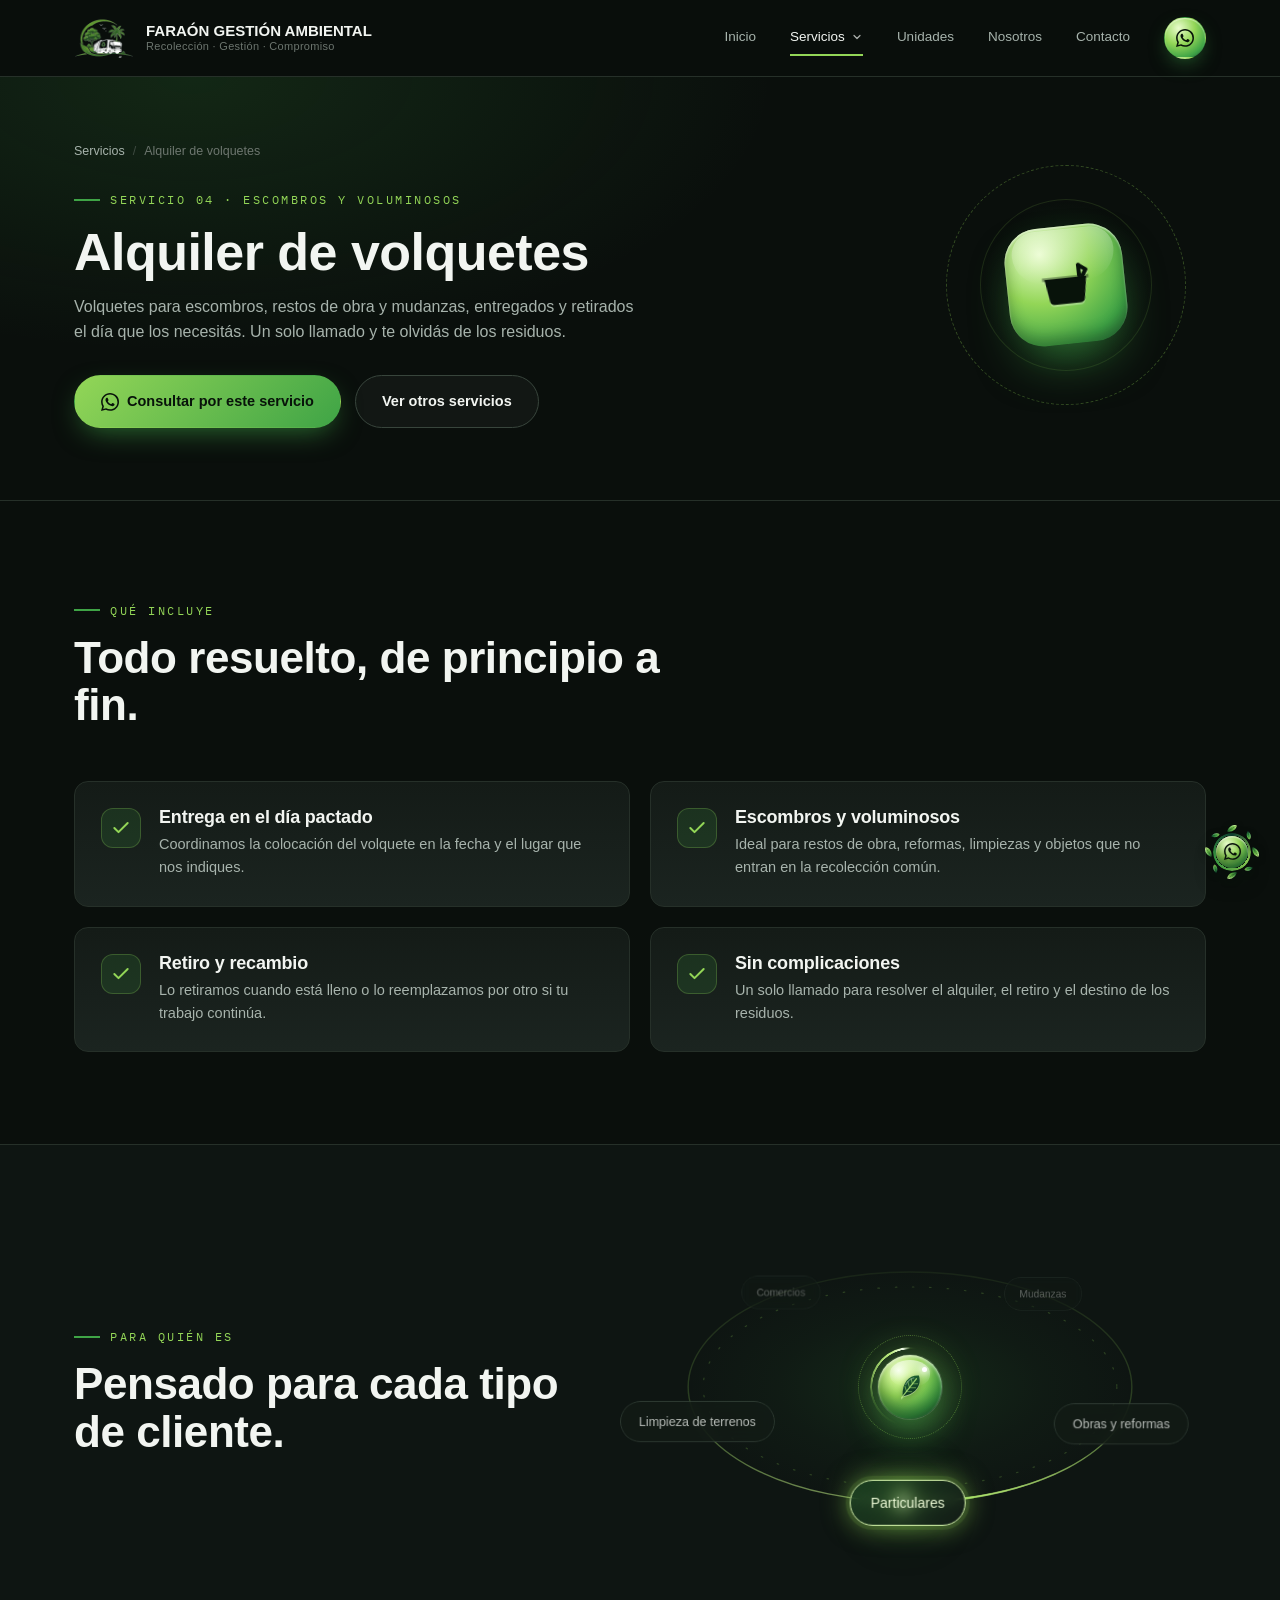
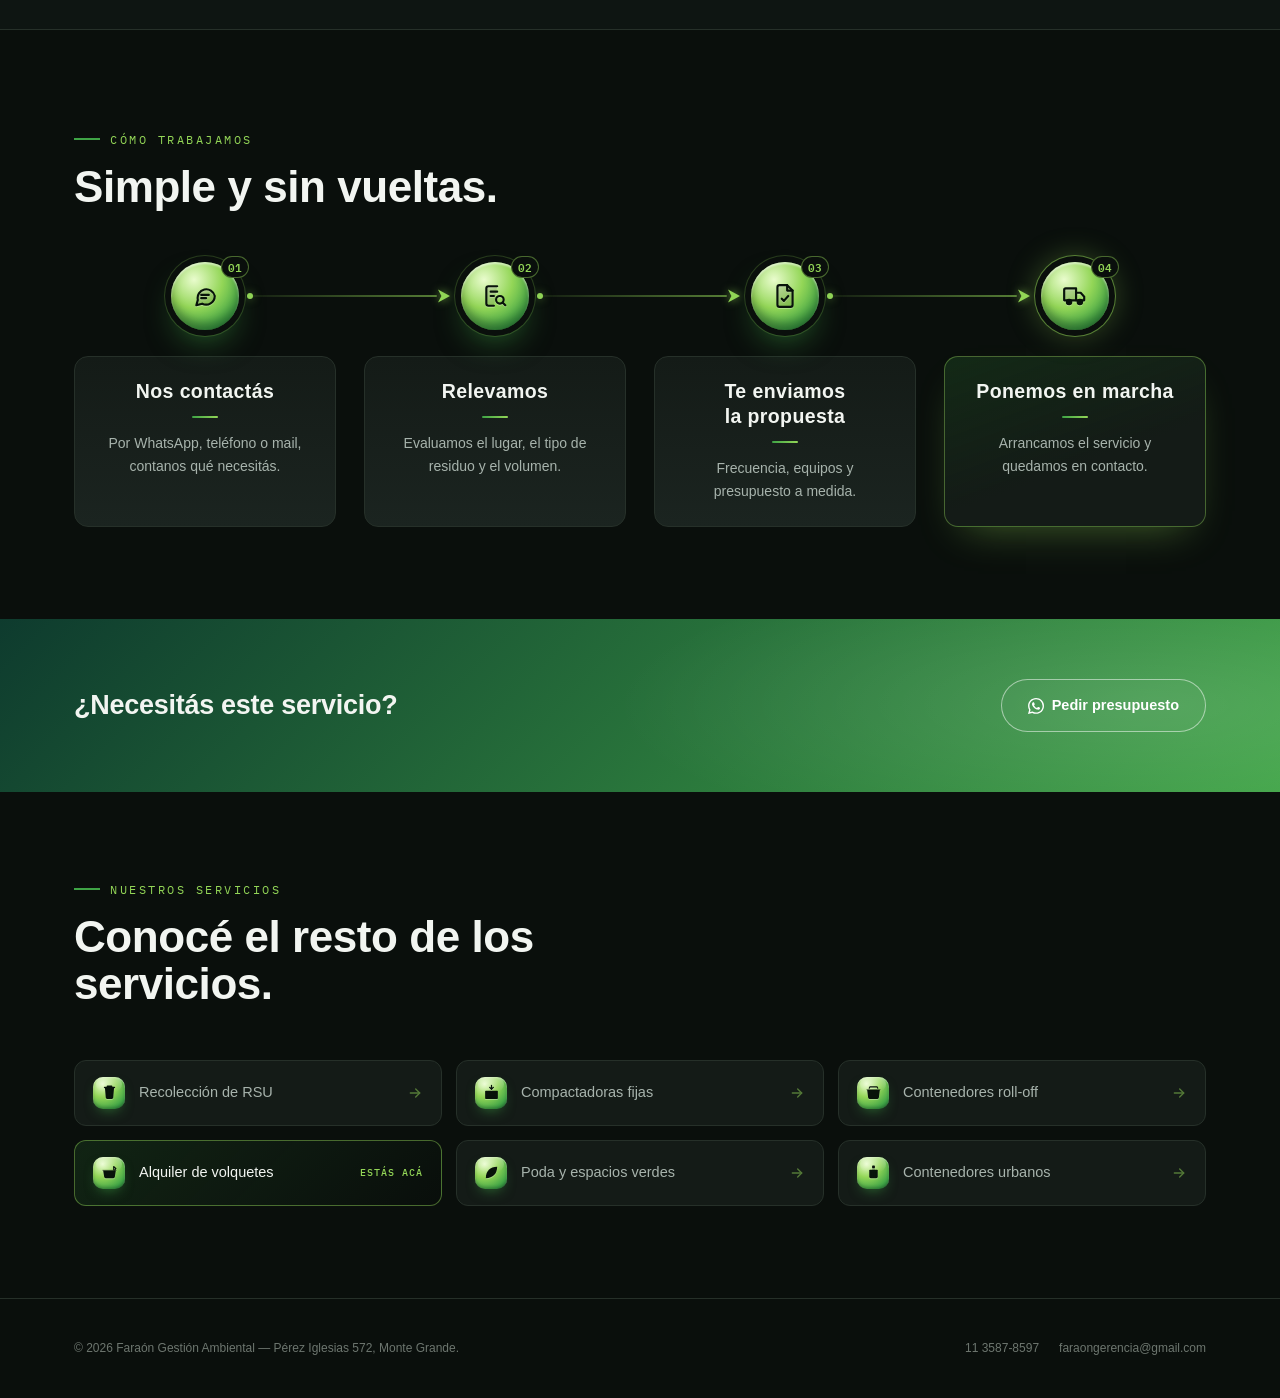
==== commit 31a6bc4b: "Permite agarrar la orbita de "Para quien es" y girarla a mano (mouse o dedo): las etiquetas siguen a" ====
--- a/alquiler-volquetes.html
+++ b/alquiler-volquetes.html
@@ -10,7 +10,7 @@
 <link rel="preconnect" href="https://fonts.gstatic.com" crossorigin />
 <link rel="stylesheet" href="https://api.fontshare.com/v2/css?f[]=clash-display@500,600,700&f[]=general-sans@400,500,600,700&display=swap" />
 <link href="https://fonts.googleapis.com/css2?family=IBM+Plex+Mono:wght@500;600&display=swap" rel="stylesheet" />
-<link rel="stylesheet" href="css/style.css?v=30" />
+<link rel="stylesheet" href="css/style.css?v=32" />
 </head>
 <body>
 
@@ -127,6 +127,6 @@
   </div>
 </footer>
 
-<script src="js/main.js?v=21"></script>
+<script src="js/main.js?v=22"></script>
 </body>
 </html>
--- a/css/style.css
+++ b/css/style.css
@@ -1919,6 +1919,16 @@
   position: relative;
   display: block;
   height: 300px;
+  cursor: grab;
+  user-select: none;
+  -webkit-user-select: none;
+  touch-action: pan-y; /* en celular: deslizar al costado gira, vertical sigue scrolleando */
+}
+.svc-tags.is-orbit.is-dragging {
+  cursor: grabbing;
+}
+.svc-tags.is-orbit.is-dragging .svc-tag {
+  cursor: grabbing;
 }
 .svc-tags.is-orbit .svc-tag {
   position: absolute;
@@ -2153,7 +2163,7 @@
 /* panel superior con la unidad: cuadrícula técnica + resplandor */
 .unit-visual {
   position: relative;
-  height: 190px;
+  height: 220px;
   display: flex;
   align-items: center;
   justify-content: center;
@@ -2277,6 +2287,43 @@
   transform: translateX(4px);
 }
 
+/* Tarjetas con foto real de la unidad */
+.unit-photo {
+  position: absolute;
+  inset: 0;
+  width: 100%;
+  height: 100%;
+  object-fit: cover;
+  object-position: center 55%;
+  transition: transform 0.8s var(--ease-out), filter 0.4s ease;
+  filter: saturate(1.05) contrast(1.03);
+}
+.unit-card.has-photo:hover .unit-photo {
+  transform: scale(1.06);
+}
+.unit-card.has-photo .unit-icon {
+  display: none;
+}
+/* degradé abajo para fundir la foto con la tarjeta, y arriba para leer los carteles */
+.unit-card.has-photo .unit-visual::after {
+  left: 0;
+  right: 0;
+  top: 0;
+  bottom: 0;
+  height: auto;
+  border-radius: 0;
+  background:
+    linear-gradient(180deg, rgba(8, 13, 10, 0.55) 0%, transparent 28%),
+    linear-gradient(0deg, rgba(20, 27, 23, 0.95) 0%, rgba(20, 27, 23, 0.35) 22%, transparent 45%);
+}
+.unit-card.has-photo .unit-num,
+.unit-card.has-photo .unit-status {
+  z-index: 2;
+}
+.unit-card.has-photo .unit-num {
+  color: rgba(255, 255, 255, 0.8);
+}
+
 /* Adelanto en Inicio */
 .units-home-head {
   max-width: none;
